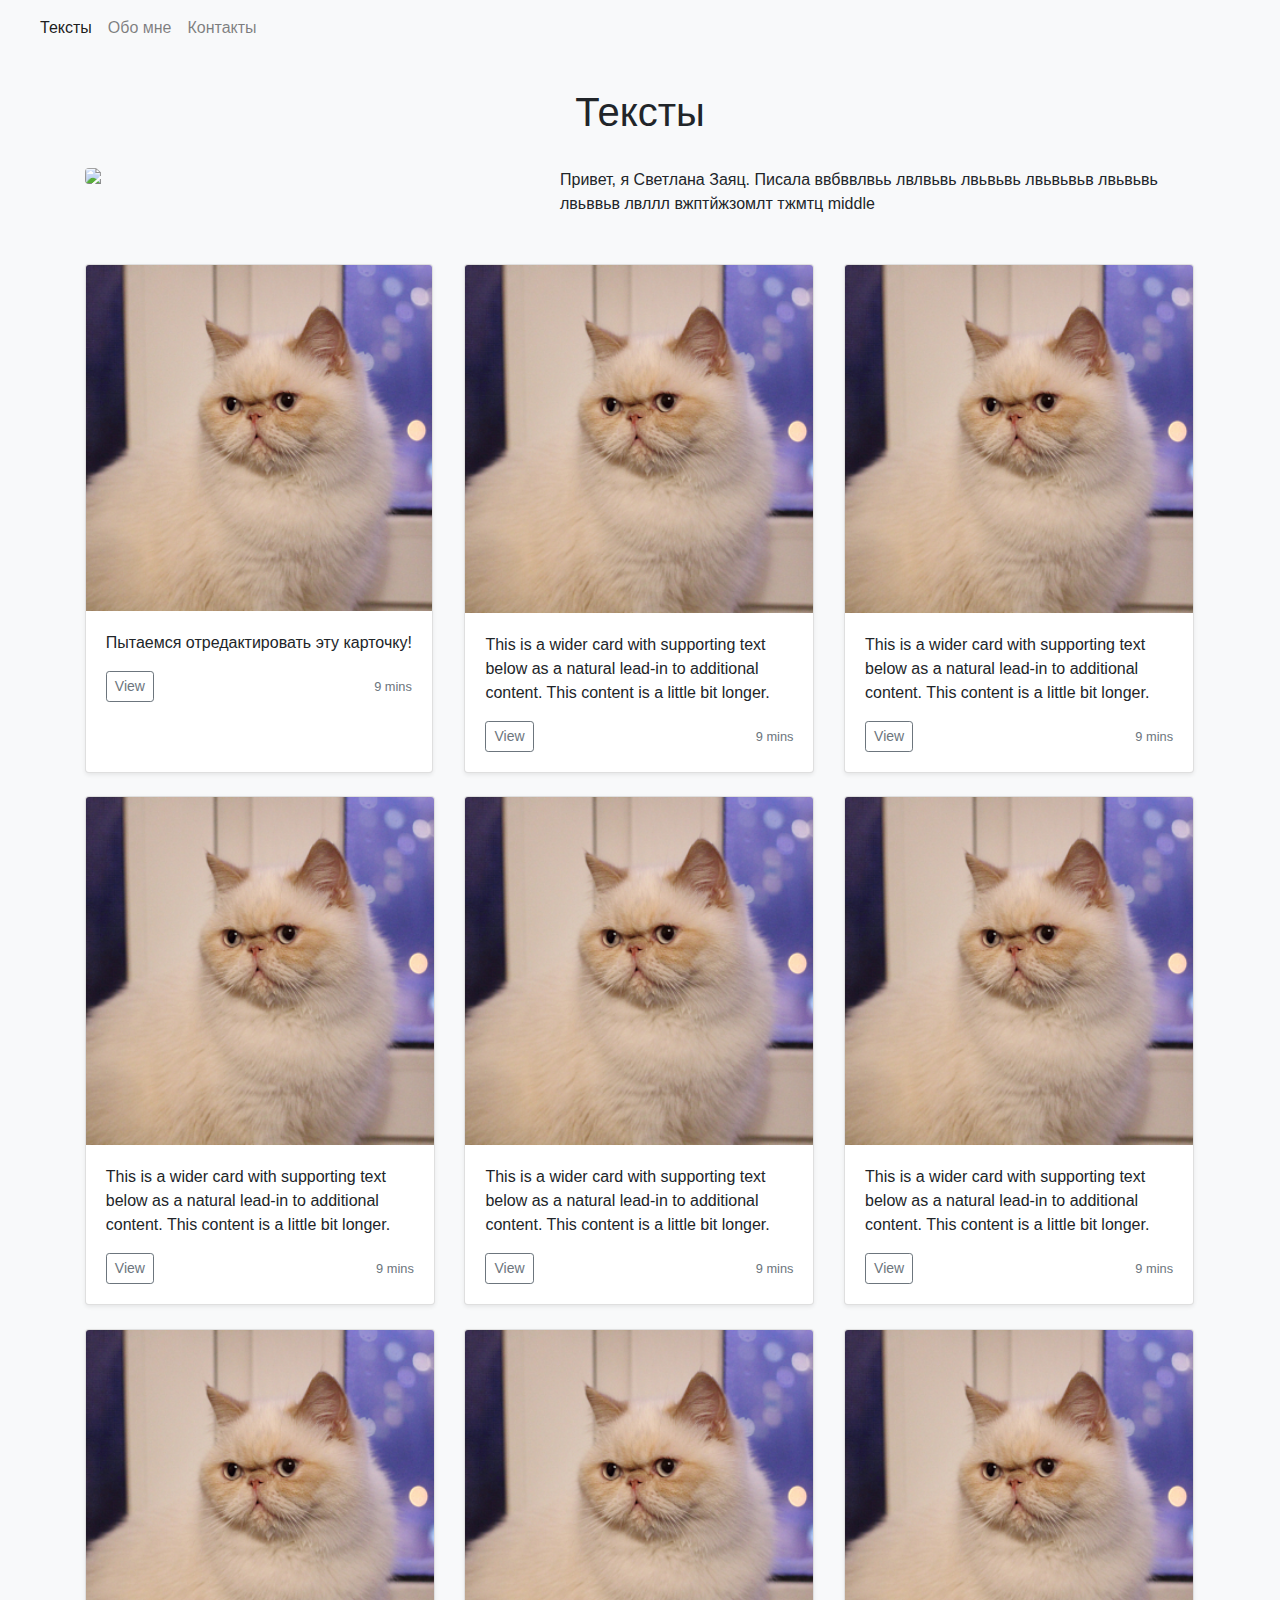
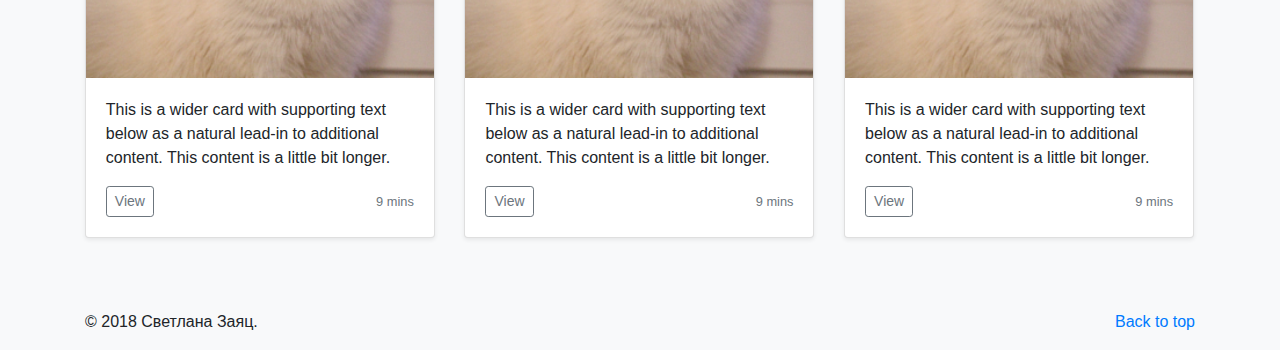
==== index.html @ 519cef1f "модальное окно у первой карточки, заголовок по центру, фиксированная ширина первой строки" ====
<!doctype html>
<html>
 <head>
 	<meta charset="utf-8">
 	<meta name="viewport" content="width=device-width, initial-scale=1, shrink-to-fit=no">
 	<meta name="description" content="">
 	<meta name="author" content="">
 	<link rel="icon" href="../../../../favicon.ico">
	<title>Portfolio via Svetlana Zayats</title>

 	<link href="css/bootstrap.css" rel="stylesheet">
 </head>

 <body class="bg-light">

    <header>
      <nav class="navbar navbar-expand-md navbar-light fixed-top bg-light">
        <a class="navbar-brand" href="#"></a>
        <button class="navbar-toggler" type="button" data-toggle="collapse" data-target="#navbarCollapse" aria-controls="navbarCollapse" aria-expanded="false" aria-label="Toggle navigation">
        	<span class="navbar-toggler-icon"></span>
        </button>
        <div class="collapse navbar-collapse" id="navbarCollapse">
        	<ul class="navbar-nav mr-auto">
            	<li class="nav-item active">
             	<a class="nav-link" href="#">Тексты <span class="sr-only">(current)</span></a>
           		</li>
            	<li class="nav-item">
              	<a class="nav-link" href="#">Обо мне</a>
            	</li>
            	<li class="nav-item">
              	<a class="nav-link" href="#">Контакты</a>
            	</li>
          	</ul>
        </div>
      </nav>
    </header>

<h1>Тексты</h1>
<div class="container">
	<div class="row">
		<div class="col-lg-5">
  		<img src="https://миркошек.рф/upload/resize_cache/iblock/cf5/300_300_2/img_2457.jpg" class="rounded mx-auto d-block">
  		</div>
  		<div class="col-lg-7 align-self-center">Привет, я Светлана Заяц. Писала ввбввлвьь лвлвьвь лвьвьвь лвьвьвьв лвьвьвь лвьввьв лвллл вжптйжзомлт тжмтц middle
  		</div>
	</div>
</div> 

    <main role="main">    
      <div class="album py-5 bg-light">
        <div class="container">
          <div class="row  row-flex row-flex-wrap">
            <div class="col-md-4">
              <div class="card mb-4 shadow-sm">
                <img class="card-img-top" src="img_2457.jpg" data-src="holder.js/100px225?theme=thumb&bg=55595c&fg=eceeef&text=Thumbnail" alt="Card image cap">
                <div class="card-body">
                  <p class="card-text">Пытаемся отредактировать эту карточку!</p>
	          
	                  <div class="d-flex justify-content-between align-items-center">
	                    <div class="btn-group">
	                      <button type="button" class="btn btn-sm btn-outline-secondary" data-toggle="modal" data-target="#firstcard">View</button>
	                    </div>
	                    <small class="text-muted">9 mins</small>
	                  </div>
                </div>
              </div>
            </div>
            <!-- модальное окно для первой карточки -->
			<div class="modal fade" id="firstcard" tabindex="-1" role="dialog" aria-labelledby="exampleModalCenterTitle" aria-hidden="true">
  				<div class="modal-dialog modal-dialog-centered" role="document">
    				<div class="modal-content">
      					<div class="modal-header">
        					<h5 class="modal-title" id="exampleModalLongTitle">Modal title</h5>
        					<button type="button" class="close" data-dismiss="modal" aria-label="Close">
          						<span aria-hidden="true">&times;</span>
        					</button>
      					</div>
      				<div class="modal-body">
        				что-то показывается
      				</div>
      				<div class="modal-footer">
        				<button type="button" class="btn btn-secondary" data-dismiss="modal">Close</button>
      				</div>
    				</div>
  				</div>
			</div>

            <div class="col-md-4">
              <div class="card mb-4 shadow-sm">
                <img class="card-img-top" src="img_2457.jpg" data-src="holder.js/100px225?theme=thumb&bg=55595c&fg=eceeef&text=Thumbnail" alt="Card image cap">
                <div class="card-body">
                  <p class="card-text">This is a wider card with supporting text below as a natural lead-in to additional content. This content is a little bit longer.</p>
                  <div class="d-flex justify-content-between align-items-center">
                    <div class="btn-group">
                      <button type="button" class="btn btn-sm btn-outline-secondary">View</button>
                    </div>
                    <small class="text-muted">9 mins</small>
                  </div>
                </div>
              </div>
            </div>
            <div class="col-md-4">
              <div class="card mb-4 shadow-sm">
                <img class="card-img-top" src="img_2457.jpg" data-src="holder.js/100px225?theme=thumb&bg=55595c&fg=eceeef&text=Thumbnail" alt="Card image cap">
                <div class="card-body">
                  <p class="card-text">This is a wider card with supporting text below as a natural lead-in to additional content. This content is a little bit longer.</p>
                  <div class="d-flex justify-content-between align-items-center">
                    <div class="btn-group">
                      <button type="button" class="btn btn-sm btn-outline-secondary">View</button>
                    </div>
                    <small class="text-muted">9 mins</small>
                  </div>
                </div>
              </div>
            </div>

            <div class="col-md-4">
              <div class="card mb-4 shadow-sm">
                <img class="card-img-top" src="img_2457.jpg" data-src="holder.js/100px225?theme=thumb&bg=55595c&fg=eceeef&text=Thumbnail" alt="Card image cap">
                <div class="card-body">
                  <p class="card-text">This is a wider card with supporting text below as a natural lead-in to additional content. This content is a little bit longer.</p>
                  <div class="d-flex justify-content-between align-items-center">
                    <div class="btn-group">
                      <button type="button" class="btn btn-sm btn-outline-secondary">View</button>
                    </div>
                    <small class="text-muted">9 mins</small>
                  </div>
                </div>
              </div>
            </div>
            <div class="col-md-4">
              <div class="card mb-4 shadow-sm">
                <img class="card-img-top" src="img_2457.jpg" data-src="holder.js/100px225?theme=thumb&bg=55595c&fg=eceeef&text=Thumbnail" alt="Card image cap">
                <div class="card-body">
                  <p class="card-text">This is a wider card with supporting text below as a natural lead-in to additional content. This content is a little bit longer.</p>
                  <div class="d-flex justify-content-between align-items-center">
                    <div class="btn-group">
                      <button type="button" class="btn btn-sm btn-outline-secondary">View</button>
                    </div>
                    <small class="text-muted">9 mins</small>
                  </div>
                </div>
              </div>
            </div>
            <div class="col-md-4">
              <div class="card mb-4 shadow-sm">
                <img class="card-img-top" src="img_2457.jpg" data-src="holder.js/100px225?theme=thumb&bg=55595c&fg=eceeef&text=Thumbnail" alt="Card image cap">
                <div class="card-body">
                  <p class="card-text">This is a wider card with supporting text below as a natural lead-in to additional content. This content is a little bit longer.</p>
                  <div class="d-flex justify-content-between align-items-center">
                    <div class="btn-group">
                      <button type="button" class="btn btn-sm btn-outline-secondary">View</button>
                    </div>
                    <small class="text-muted">9 mins</small>
                  </div>
                </div>
              </div>
            </div>

            <div class="col-md-4">
              <div class="card mb-4 shadow-sm">
                <img class="card-img-top" src="img_2457.jpg" data-src="holder.js/100px225?theme=thumb&bg=55595c&fg=eceeef&text=Thumbnail" alt="Card image cap">
                <div class="card-body">
                  <p class="card-text">This is a wider card with supporting text below as a natural lead-in to additional content. This content is a little bit longer.</p>
                  <div class="d-flex justify-content-between align-items-center">
                    <div class="btn-group">
                      <button type="button" class="btn btn-sm btn-outline-secondary">View</button>
                    </div>
                    <small class="text-muted">9 mins</small>
                  </div>
                </div>
              </div>
            </div>
            <div class="col-md-4">
              <div class="card mb-4 shadow-sm">
                <img class="card-img-top" src="img_2457.jpg" data-src="holder.js/100px225?theme=thumb&bg=55595c&fg=eceeef&text=Thumbnail" alt="Card image cap">
                <div class="card-body">
                  <p class="card-text">This is a wider card with supporting text below as a natural lead-in to additional content. This content is a little bit longer.</p>
                  <div class="d-flex justify-content-between align-items-center">
                    <div class="btn-group">
                      <button type="button" class="btn btn-sm btn-outline-secondary">View</button>
                    </div>
                    <small class="text-muted">9 mins</small>
                  </div>
                </div>
              </div>
            </div>
            <div class="col-md-4">
              <div class="card mb-4 shadow-sm">
                <img class="card-img-top" src="img_2457.jpg" data-src="holder.js/100px225?theme=thumb&bg=55595c&fg=eceeef&text=Thumbnail" alt="Card image cap">
                <div class="card-body">
                  <p class="card-text">This is a wider card with supporting text below as a natural lead-in to additional content. This content is a little bit longer.</p>
                  <div class="d-flex justify-content-between align-items-center">
                    <div class="btn-group">
                      <button type="button" class="btn btn-sm btn-outline-secondary">View</button>
                    </div>
                    <small class="text-muted">9 mins</small>
                  </div>
                </div>
              </div>
            </div>
          </div>
        </div>
      </div>

		<footer class="container">
        	<p class="float-right"><a href="#">Back to top</a></p>
        	<p>&copy; 2018 Светлана Заяц.</p>
      	</footer>
    
    </main>

    

    <!-- Bootstrap core JavaScript

    ================================================== -->
    <!-- Placed at the end of the document so the pages load faster -->
     <script src="https://ajax.googleapis.com/ajax/libs/jquery/1.12.4/jquery.min.js"></script>
    <script src="js/bootstrap.js"></script>
    <script src="https://code.jquery.com/jquery-3.3.1.slim.min.js" integrity="sha384-q8i/X+965DzO0rT7abK41JStQIAqVgRVzpbzo5smXKp4YfRvH+8abtTE1Pi6jizo" crossorigin="anonymous"></script>
    <script>window.jQuery || document.write('<script src="../../assets/js/vendor/jquery-slim.min.js"><\/script>')</script>
    <script src="../../assets/js/vendor/popper.min.js"></script>
    <script src="../../dist/js/bootstrap.min.js"></script>
    <script src="../../assets/js/vendor/holder.min.js"></script>
    <script src="https://maxcdn.bootstrapcdn.com/bootstrap/3.3.5/js/bootstrap.min.js"></script>
  </body>
</html>
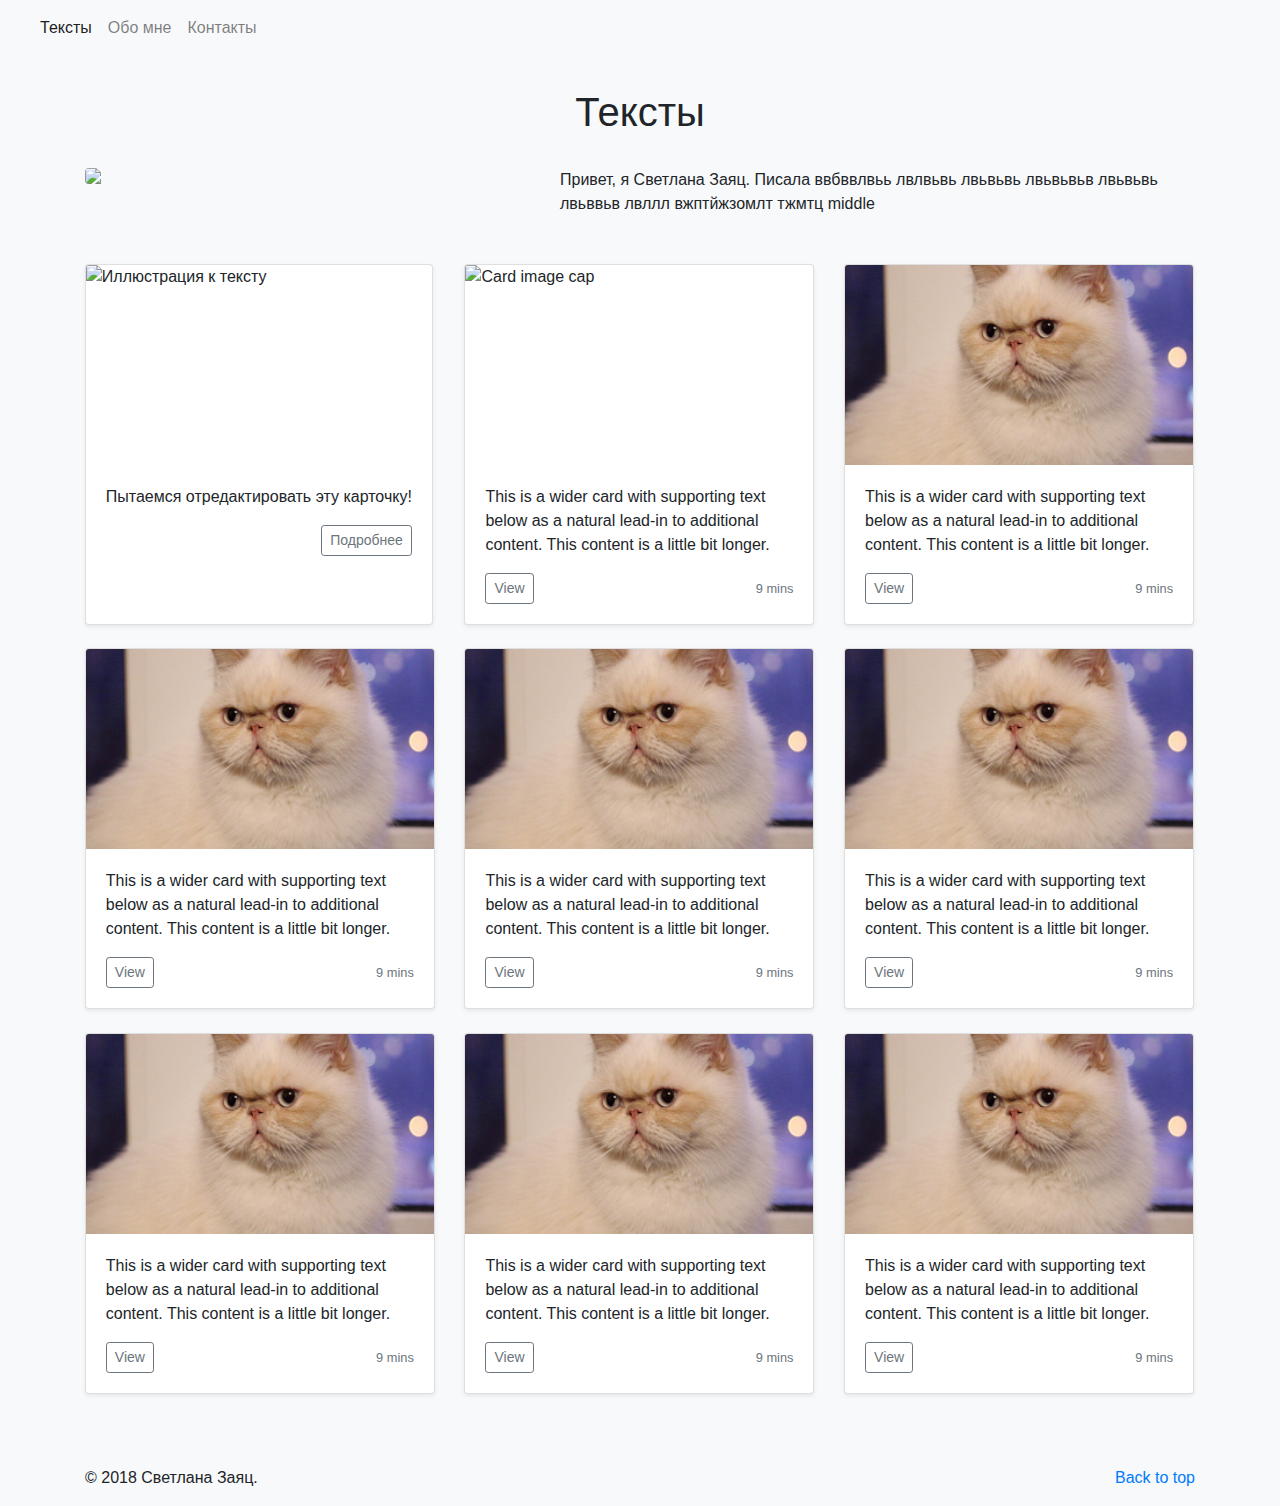
==== commit bfac9aa2: "структура модального окна, фиксированная высота картинки карточки, папка img" ====
--- a/index.html
+++ b/index.html
@@ -52,15 +52,15 @@
           <div class="row  row-flex row-flex-wrap">
             <div class="col-md-4">
               <div class="card mb-4 shadow-sm">
-                <img class="card-img-top" src="img_2457.jpg" data-src="holder.js/100px225?theme=thumb&bg=55595c&fg=eceeef&text=Thumbnail" alt="Card image cap">
+                <img class="card-img-top" src="http://profi.travel/uploads/articles-top/13ce6dc69338691c40eb3c98860467c8.jpg" data-src="holder.js/100px225?theme=thumb&bg=55595c&fg=eceeef&text=Thumbnail" alt="Иллюстрация к тексту">
                 <div class="card-body">
                   <p class="card-text">Пытаемся отредактировать эту карточку!</p>
 	          
-	                  <div class="d-flex justify-content-between align-items-center">
+
+	                  	<div class="d-flex justify-content-end align-items-center">
 	                    <div class="btn-group">
-	                      <button type="button" class="btn btn-sm btn-outline-secondary" data-toggle="modal" data-target="#firstcard">View</button>
+	                      <button type="button" class="btn btn-sm btn-outline-secondary" data-toggle="modal" data-target="#firstcard">Подробнее</button>
 	                    </div>
-	                    <small class="text-muted">9 mins</small>
 	                  </div>
                 </div>
               </div>
@@ -76,17 +76,80 @@
         					</button>
       					</div>
       				<div class="modal-body">
-        				что-то показывается
+      					<div class="text-dialog">
+      						<h6 class="title-in-dialog">О чем этот текст, его задачи и ЦА</h6>
+      						<p>С другой стороны реализация намеченных плановых заданий обеспечивает широкому кругу (специалистов) участие в формировании направлений прогрессивного развития. Повседневная практика показывает, что дальнейшее развитие различных форм деятельности обеспечивает широкому кругу (специалистов) участие в формировании модели развития. </p>
+
+      						<h6 class="title-in-dialog">Как решали поставленные задачи</h6>
+      						<p>Повседневная практика показывает, что рамки и место обучения кадров в значительной степени обуславливает создание направлений прогрессивного развития. Задача организации, в особенности же новая модель организационной деятельности позволяет оценить значение дальнейших направлений развития. Товарищи! постоянный количественный рост и сфера нашей активности влечет за собой процесс внедрения и модернизации позиций, занимаемых участниками в отношении поставленных задач.</p>
+
+						</div>
+        				<img src="img/img_2457.jpg" class="img-dialog-footer" alt="Иллюстрация к тексту">
       				</div>
-      				<div class="modal-footer">
-        				<button type="button" class="btn btn-secondary" data-dismiss="modal">Close</button>
-      				</div>
+      				
     				</div>
   				</div>
 			</div>
 
             <div class="col-md-4">
               <div class="card mb-4 shadow-sm">
+                <img class="card-img-top" src="http://profi.travel/uploads/articles-top/13ce6dc69338691c40eb3c98860467c8.jpg" data-src="holder.js/100px225?theme=thumb&bg=55595c&fg=eceeef&text=Thumbnail" alt="Card image cap">
+                <div class="card-body">
+                  <p class="card-text">This is a wider card with supporting text below as a natural lead-in to additional content. This content is a little bit longer.</p>
+                  <div class="d-flex justify-content-between align-items-center">
+                    <div class="btn-group">
+                      <button type="button" class="btn btn-sm btn-outline-secondary">View</button>
+                    </div>
+                    <small class="text-muted">9 mins</small>
+                  </div>
+                </div>
+              </div>
+            </div>
+            <div class="col-md-4">
+              <div class="card mb-4 shadow-sm">
+                <img class="card-img-top" src="img/img_2457.jpg" data-src="holder.js/100px225?theme=thumb&bg=55595c&fg=eceeef&text=Thumbnail" alt="Card image cap">
+                <div class="card-body">
+                  <p class="card-text">This is a wider card with supporting text below as a natural lead-in to additional content. This content is a little bit longer.</p>
+                  <div class="d-flex justify-content-between align-items-center">
+                    <div class="btn-group">
+                      <button type="button" class="btn btn-sm btn-outline-secondary">View</button>
+                    </div>
+                    <small class="text-muted">9 mins</small>
+                  </div>
+                </div>
+              </div>
+            </div>
+
+            <div class="col-md-4">
+              <div class="card mb-4 shadow-sm">
+                <img class="card-img-top" src="img/img_2457.jpg" data-src="holder.js/100px225?theme=thumb&bg=55595c&fg=eceeef&text=Thumbnail" alt="Card image cap">
+                <div class="card-body">
+                  <p class="card-text">This is a wider card with supporting text below as a natural lead-in to additional content. This content is a little bit longer.</p>
+                  <div class="d-flex justify-content-between align-items-center">
+                    <div class="btn-group">
+                      <button type="button" class="btn btn-sm btn-outline-secondary">View</button>
+                    </div>
+                    <small class="text-muted">9 mins</small>
+                  </div>
+                </div>
+              </div>
+            </div>
+            <div class="col-md-4">
+              <div class="card mb-4 shadow-sm">
+                <img class="card-img-top" src="img/img_2457.jpg" data-src="holder.js/100px225?theme=thumb&bg=55595c&fg=eceeef&text=Thumbnail" alt="Card image cap">
+                <div class="card-body">
+                  <p class="card-text">This is a wider card with supporting text below as a natural lead-in to additional content. This content is a little bit longer.</p>
+                  <div class="d-flex justify-content-between align-items-center">
+                    <div class="btn-group">
+                      <button type="button" class="btn btn-sm btn-outline-secondary">View</button>
+                    </div>
+                    <small class="text-muted">9 mins</small>
+                  </div>
+                </div>
+              </div>
+            </div>
+            <div class="col-md-4">
+              <div class="card mb-4 shadow-sm">
                 <img class="card-img-top" src="img_2457.jpg" data-src="holder.js/100px225?theme=thumb&bg=55595c&fg=eceeef&text=Thumbnail" alt="Card image cap">
                 <div class="card-body">
                   <p class="card-text">This is a wider card with supporting text below as a natural lead-in to additional content. This content is a little bit longer.</p>
@@ -99,95 +162,38 @@
                 </div>
               </div>
             </div>
-            <div class="col-md-4">
-              <div class="card mb-4 shadow-sm">
-                <img class="card-img-top" src="img_2457.jpg" data-src="holder.js/100px225?theme=thumb&bg=55595c&fg=eceeef&text=Thumbnail" alt="Card image cap">
-                <div class="card-body">
-                  <p class="card-text">This is a wider card with supporting text below as a natural lead-in to additional content. This content is a little bit longer.</p>
-                  <div class="d-flex justify-content-between align-items-center">
-                    <div class="btn-group">
-                      <button type="button" class="btn btn-sm btn-outline-secondary">View</button>
-                    </div>
-                    <small class="text-muted">9 mins</small>
-                  </div>
-                </div>
-              </div>
-            </div>
-
-            <div class="col-md-4">
-              <div class="card mb-4 shadow-sm">
-                <img class="card-img-top" src="img_2457.jpg" data-src="holder.js/100px225?theme=thumb&bg=55595c&fg=eceeef&text=Thumbnail" alt="Card image cap">
-                <div class="card-body">
-                  <p class="card-text">This is a wider card with supporting text below as a natural lead-in to additional content. This content is a little bit longer.</p>
-                  <div class="d-flex justify-content-between align-items-center">
-                    <div class="btn-group">
-                      <button type="button" class="btn btn-sm btn-outline-secondary">View</button>
-                    </div>
-                    <small class="text-muted">9 mins</small>
-                  </div>
-                </div>
-              </div>
-            </div>
-            <div class="col-md-4">
-              <div class="card mb-4 shadow-sm">
-                <img class="card-img-top" src="img_2457.jpg" data-src="holder.js/100px225?theme=thumb&bg=55595c&fg=eceeef&text=Thumbnail" alt="Card image cap">
-                <div class="card-body">
-                  <p class="card-text">This is a wider card with supporting text below as a natural lead-in to additional content. This content is a little bit longer.</p>
-                  <div class="d-flex justify-content-between align-items-center">
-                    <div class="btn-group">
-                      <button type="button" class="btn btn-sm btn-outline-secondary">View</button>
-                    </div>
-                    <small class="text-muted">9 mins</small>
-                  </div>
-                </div>
-              </div>
-            </div>
-            <div class="col-md-4">
-              <div class="card mb-4 shadow-sm">
-                <img class="card-img-top" src="img_2457.jpg" data-src="holder.js/100px225?theme=thumb&bg=55595c&fg=eceeef&text=Thumbnail" alt="Card image cap">
-                <div class="card-body">
-                  <p class="card-text">This is a wider card with supporting text below as a natural lead-in to additional content. This content is a little bit longer.</p>
-                  <div class="d-flex justify-content-between align-items-center">
-                    <div class="btn-group">
-                      <button type="button" class="btn btn-sm btn-outline-secondary">View</button>
-                    </div>
-                    <small class="text-muted">9 mins</small>
-                  </div>
-                </div>
-              </div>
-            </div>
-
-            <div class="col-md-4">
-              <div class="card mb-4 shadow-sm">
-                <img class="card-img-top" src="img_2457.jpg" data-src="holder.js/100px225?theme=thumb&bg=55595c&fg=eceeef&text=Thumbnail" alt="Card image cap">
-                <div class="card-body">
-                  <p class="card-text">This is a wider card with supporting text below as a natural lead-in to additional content. This content is a little bit longer.</p>
-                  <div class="d-flex justify-content-between align-items-center">
-                    <div class="btn-group">
-                      <button type="button" class="btn btn-sm btn-outline-secondary">View</button>
-                    </div>
-                    <small class="text-muted">9 mins</small>
-                  </div>
-                </div>
-              </div>
-            </div>
-            <div class="col-md-4">
-              <div class="card mb-4 shadow-sm">
-                <img class="card-img-top" src="img_2457.jpg" data-src="holder.js/100px225?theme=thumb&bg=55595c&fg=eceeef&text=Thumbnail" alt="Card image cap">
-                <div class="card-body">
-                  <p class="card-text">This is a wider card with supporting text below as a natural lead-in to additional content. This content is a little bit longer.</p>
-                  <div class="d-flex justify-content-between align-items-center">
-                    <div class="btn-group">
-                      <button type="button" class="btn btn-sm btn-outline-secondary">View</button>
-                    </div>
-                    <small class="text-muted">9 mins</small>
-                  </div>
-                </div>
-              </div>
-            </div>
-            <div class="col-md-4">
-              <div class="card mb-4 shadow-sm">
-                <img class="card-img-top" src="img_2457.jpg" data-src="holder.js/100px225?theme=thumb&bg=55595c&fg=eceeef&text=Thumbnail" alt="Card image cap">
+
+            <div class="col-md-4">
+              <div class="card mb-4 shadow-sm">
+                <img class="card-img-top" src="img/img_2457.jpg" data-src="holder.js/100px225?theme=thumb&bg=55595c&fg=eceeef&text=Thumbnail" alt="Card image cap">
+                <div class="card-body">
+                  <p class="card-text">This is a wider card with supporting text below as a natural lead-in to additional content. This content is a little bit longer.</p>
+                  <div class="d-flex justify-content-between align-items-center">
+                    <div class="btn-group">
+                      <button type="button" class="btn btn-sm btn-outline-secondary">View</button>
+                    </div>
+                    <small class="text-muted">9 mins</small>
+                  </div>
+                </div>
+              </div>
+            </div>
+            <div class="col-md-4">
+              <div class="card mb-4 shadow-sm">
+                <img class="card-img-top" src="img/img_2457.jpg" data-src="holder.js/100px225?theme=thumb&bg=55595c&fg=eceeef&text=Thumbnail" alt="Card image cap">
+                <div class="card-body">
+                  <p class="card-text">This is a wider card with supporting text below as a natural lead-in to additional content. This content is a little bit longer.</p>
+                  <div class="d-flex justify-content-between align-items-center">
+                    <div class="btn-group">
+                      <button type="button" class="btn btn-sm btn-outline-secondary">View</button>
+                    </div>
+                    <small class="text-muted">9 mins</small>
+                  </div>
+                </div>
+              </div>
+            </div>
+            <div class="col-md-4">
+              <div class="card mb-4 shadow-sm">
+                <img class="card-img-top" src="img/img_2457.jpg" data-src="holder.js/100px225?theme=thumb&bg=55595c&fg=eceeef&text=Thumbnail" alt="Card image cap">
                 <div class="card-body">
                   <p class="card-text">This is a wider card with supporting text below as a natural lead-in to additional content. This content is a little bit longer.</p>
                   <div class="d-flex justify-content-between align-items-center">
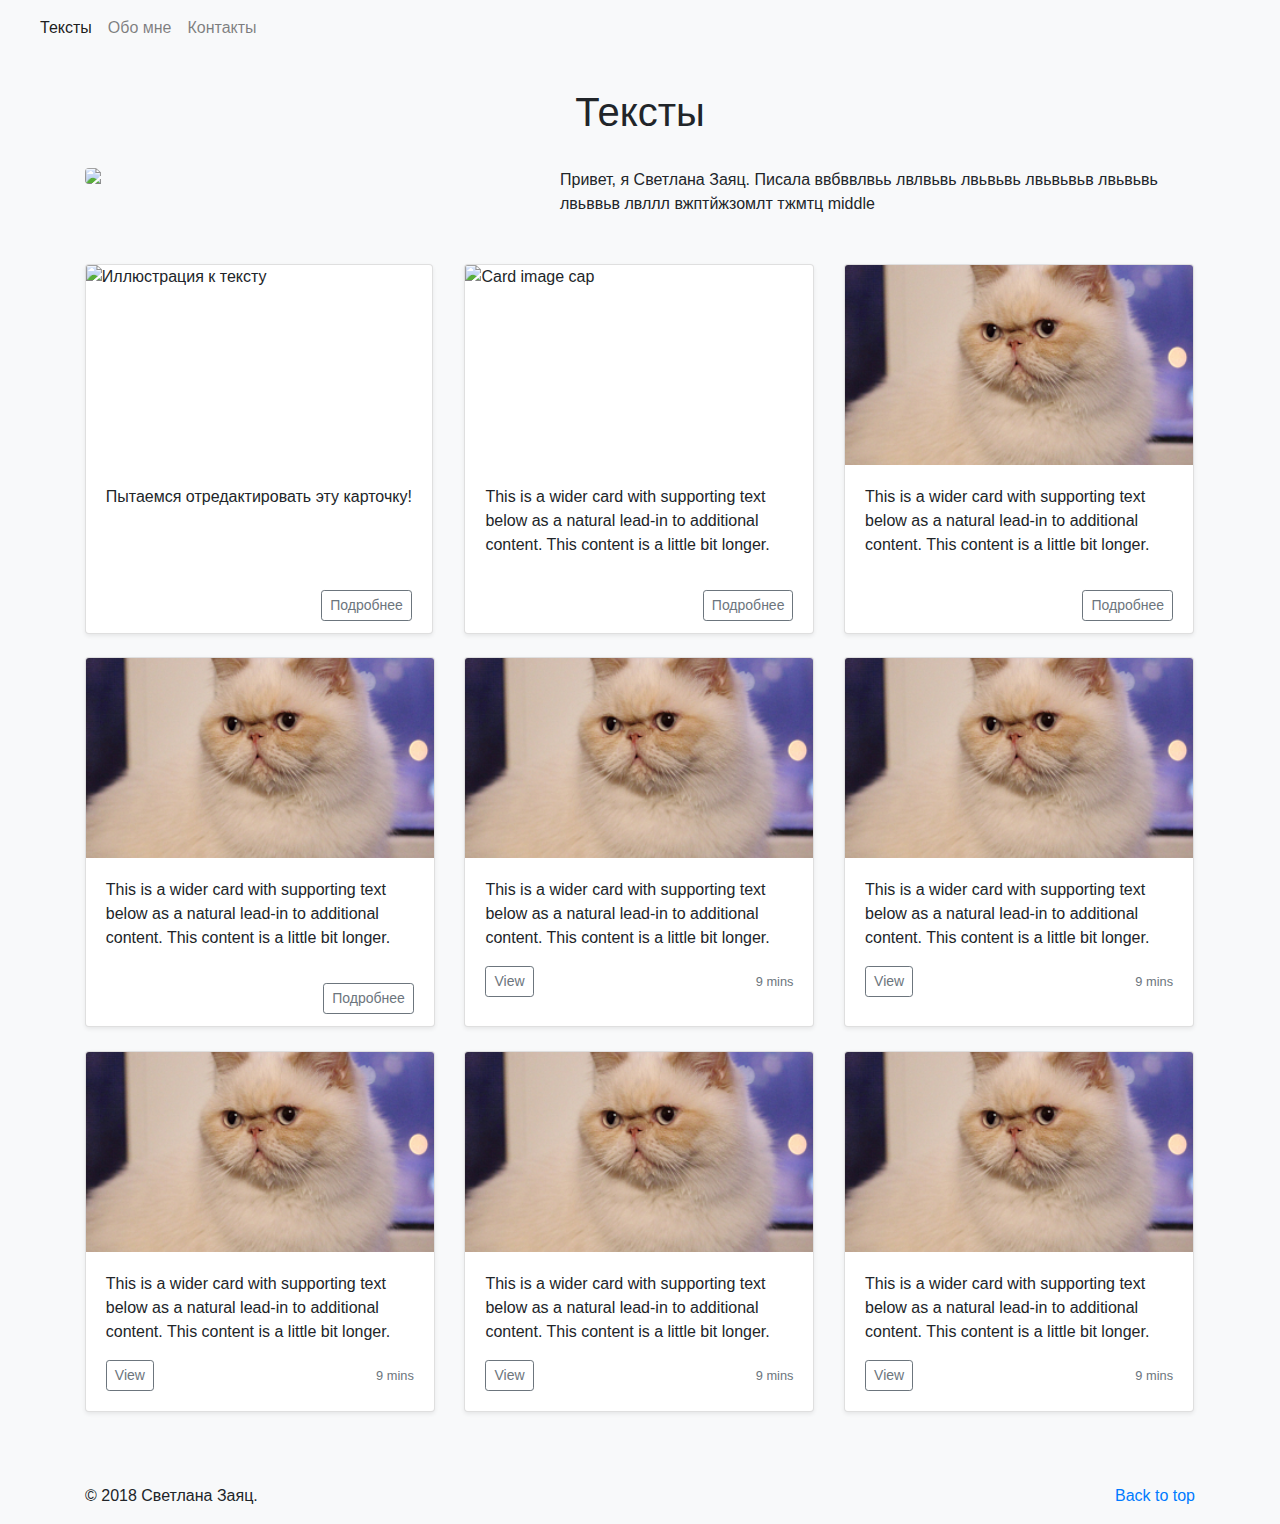
==== commit 1f861fb8: "вынесла в футер карточки кнопку Подробнее" ====
--- a/index.html
+++ b/index.html
@@ -57,12 +57,15 @@
                   <p class="card-text">Пытаемся отредактировать эту карточку!</p>
 	          
 
-	                  	<div class="d-flex justify-content-end align-items-center">
+	                  	
+                </div>
+                <div class="card-footer bg-transparent border-white">
+                	<div class="d-flex justify-content-end align-items-center">
 	                    <div class="btn-group">
 	                      <button type="button" class="btn btn-sm btn-outline-secondary" data-toggle="modal" data-target="#firstcard">Подробнее</button>
 	                    </div>
 	                  </div>
-                </div>
+	             </div>
               </div>
             </div>
             <!-- модальное окно для первой карточки -->
@@ -96,41 +99,44 @@
                 <img class="card-img-top" src="http://profi.travel/uploads/articles-top/13ce6dc69338691c40eb3c98860467c8.jpg" data-src="holder.js/100px225?theme=thumb&bg=55595c&fg=eceeef&text=Thumbnail" alt="Card image cap">
                 <div class="card-body">
                   <p class="card-text">This is a wider card with supporting text below as a natural lead-in to additional content. This content is a little bit longer.</p>
-                  <div class="d-flex justify-content-between align-items-center">
-                    <div class="btn-group">
-                      <button type="button" class="btn btn-sm btn-outline-secondary">View</button>
-                    </div>
-                    <small class="text-muted">9 mins</small>
-                  </div>
-                </div>
-              </div>
-            </div>
-            <div class="col-md-4">
-              <div class="card mb-4 shadow-sm">
-                <img class="card-img-top" src="img/img_2457.jpg" data-src="holder.js/100px225?theme=thumb&bg=55595c&fg=eceeef&text=Thumbnail" alt="Card image cap">
-                <div class="card-body">
-                  <p class="card-text">This is a wider card with supporting text below as a natural lead-in to additional content. This content is a little bit longer.</p>
-                  <div class="d-flex justify-content-between align-items-center">
-                    <div class="btn-group">
-                      <button type="button" class="btn btn-sm btn-outline-secondary">View</button>
-                    </div>
-                    <small class="text-muted">9 mins</small>
-                  </div>
-                </div>
-              </div>
-            </div>
-
-            <div class="col-md-4">
-              <div class="card mb-4 shadow-sm">
-                <img class="card-img-top" src="img/img_2457.jpg" data-src="holder.js/100px225?theme=thumb&bg=55595c&fg=eceeef&text=Thumbnail" alt="Card image cap">
-                <div class="card-body">
-                  <p class="card-text">This is a wider card with supporting text below as a natural lead-in to additional content. This content is a little bit longer.</p>
-                  <div class="d-flex justify-content-between align-items-center">
-                    <div class="btn-group">
-                      <button type="button" class="btn btn-sm btn-outline-secondary">View</button>
-                    </div>
-                    <small class="text-muted">9 mins</small>
-                  </div>
+                </div>
+                <div class="card-footer bg-transparent border-white">
+                	<div class="d-flex justify-content-end align-items-center">
+	                    <div class="btn-group">
+	                      <button type="button" class="btn btn-sm btn-outline-secondary" data-toggle="modal" data-target="#firstcard">Подробнее</button>
+	                    </div>
+	                </div>
+                </div>
+              </div>
+            </div>
+            <div class="col-md-4">
+              <div class="card mb-4 shadow-sm">
+                <img class="card-img-top" src="img/img_2457.jpg" data-src="holder.js/100px225?theme=thumb&bg=55595c&fg=eceeef&text=Thumbnail" alt="Card image cap">
+                <div class="card-body">
+                  <p class="card-text">This is a wider card with supporting text below as a natural lead-in to additional content. This content is a little bit longer.</p>
+                </div>
+                <div class="card-footer bg-transparent border-white">
+                	<div class="d-flex justify-content-end align-items-center">
+	                    <div class="btn-group">
+	                      <button type="button" class="btn btn-sm btn-outline-secondary" data-toggle="modal" data-target="#firstcard">Подробнее</button>
+	                    </div>
+	                </div>
+                </div>
+              </div>
+            </div>
+
+            <div class="col-md-4">
+              <div class="card mb-4 shadow-sm">
+                <img class="card-img-top" src="img/img_2457.jpg" data-src="holder.js/100px225?theme=thumb&bg=55595c&fg=eceeef&text=Thumbnail" alt="Card image cap">
+                <div class="card-body">
+                  <p class="card-text">This is a wider card with supporting text below as a natural lead-in to additional content. This content is a little bit longer.</p>
+                </div>
+                <div class="card-footer bg-transparent border-white">
+                	<div class="d-flex justify-content-end align-items-center">
+	                    <div class="btn-group">
+	                      <button type="button" class="btn btn-sm btn-outline-secondary" data-toggle="modal" data-target="#firstcard">Подробнее</button>
+	                    </div>
+	                </div>
                 </div>
               </div>
             </div>
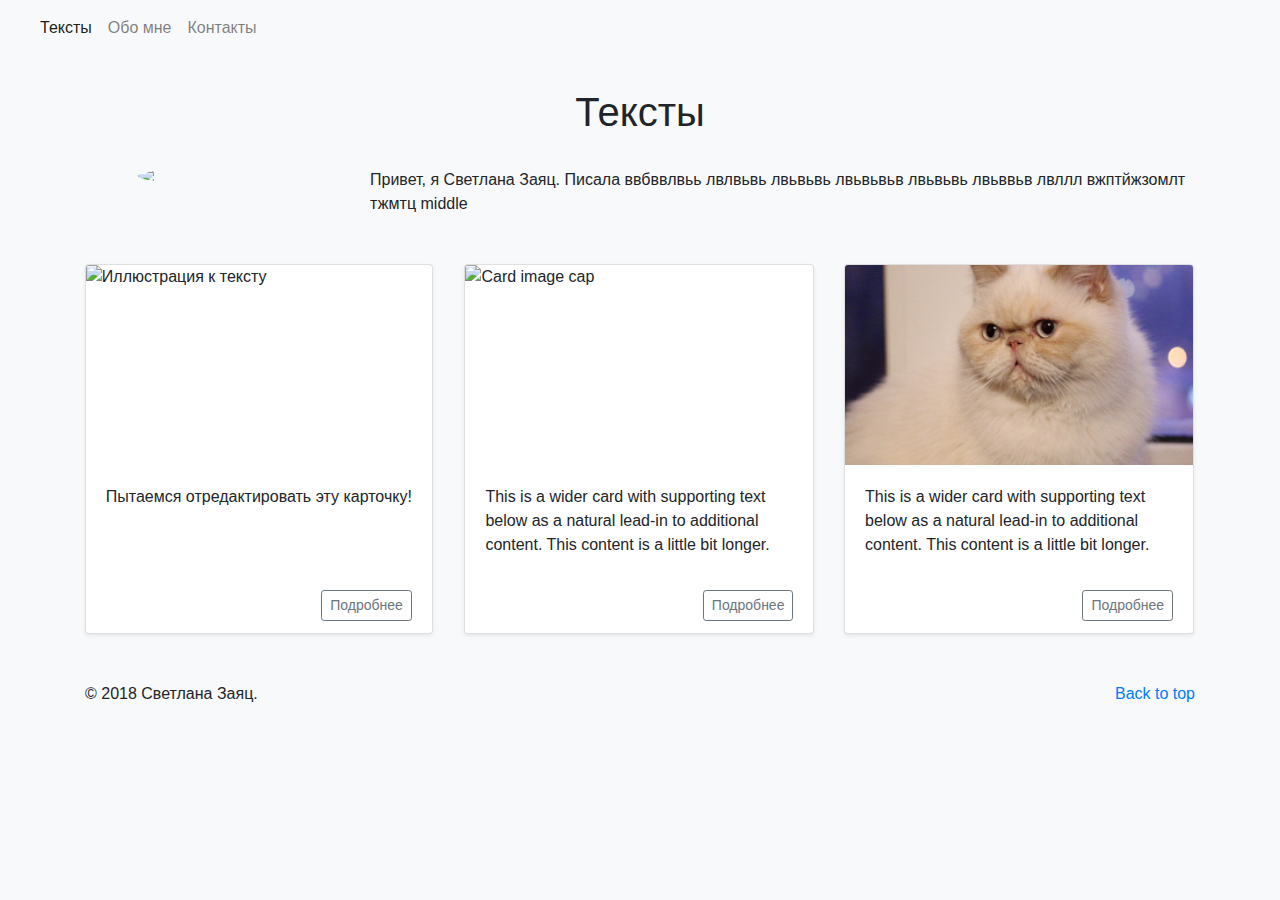
==== commit d6cf4774: "добавила Контакты (пустые), поменяла отображение аватарки" ====
--- a/index.html
+++ b/index.html
@@ -28,7 +28,7 @@
               	<a class="nav-link" href="#">Обо мне</a>
             	</li>
             	<li class="nav-item">
-              	<a class="nav-link" href="#">Контакты</a>
+              	<a class="nav-link" href="contacts.html">Контакты</a>
             	</li>
           	</ul>
         </div>
@@ -38,10 +38,10 @@
 <h1>Тексты</h1>
 <div class="container">
 	<div class="row">
-		<div class="col-lg-5">
-  		<img src="https://миркошек.рф/upload/resize_cache/iblock/cf5/300_300_2/img_2457.jpg" class="rounded mx-auto d-block">
+		<div class="col-lg-3">
+  		<img src="https://миркошек.рф/upload/resize_cache/iblock/cf5/300_300_2/img_2457.jpg" class="rounded mx-auto d-block rounded-circle avatar">
   		</div>
-  		<div class="col-lg-7 align-self-center">Привет, я Светлана Заяц. Писала ввбввлвьь лвлвьвь лвьвьвь лвьвьвьв лвьвьвь лвьввьв лвллл вжптйжзомлт тжмтц middle
+  		<div class="col-lg-9 align-self-center">Привет, я Светлана Заяц. Писала ввбввлвьь лвлвьвь лвьвьвь лвьвьвьв лвьвьвь лвьввьв лвллл вжптйжзомлт тжмтц middle
   		</div>
 	</div>
 </div> 
@@ -125,95 +125,7 @@
               </div>
             </div>
 
-            <div class="col-md-4">
-              <div class="card mb-4 shadow-sm">
-                <img class="card-img-top" src="img/img_2457.jpg" data-src="holder.js/100px225?theme=thumb&bg=55595c&fg=eceeef&text=Thumbnail" alt="Card image cap">
-                <div class="card-body">
-                  <p class="card-text">This is a wider card with supporting text below as a natural lead-in to additional content. This content is a little bit longer.</p>
-                </div>
-                <div class="card-footer bg-transparent border-white">
-                	<div class="d-flex justify-content-end align-items-center">
-	                    <div class="btn-group">
-	                      <button type="button" class="btn btn-sm btn-outline-secondary" data-toggle="modal" data-target="#firstcard">Подробнее</button>
-	                    </div>
-	                </div>
-                </div>
-              </div>
-            </div>
-            <div class="col-md-4">
-              <div class="card mb-4 shadow-sm">
-                <img class="card-img-top" src="img/img_2457.jpg" data-src="holder.js/100px225?theme=thumb&bg=55595c&fg=eceeef&text=Thumbnail" alt="Card image cap">
-                <div class="card-body">
-                  <p class="card-text">This is a wider card with supporting text below as a natural lead-in to additional content. This content is a little bit longer.</p>
-                  <div class="d-flex justify-content-between align-items-center">
-                    <div class="btn-group">
-                      <button type="button" class="btn btn-sm btn-outline-secondary">View</button>
-                    </div>
-                    <small class="text-muted">9 mins</small>
-                  </div>
-                </div>
-              </div>
-            </div>
-            <div class="col-md-4">
-              <div class="card mb-4 shadow-sm">
-                <img class="card-img-top" src="img_2457.jpg" data-src="holder.js/100px225?theme=thumb&bg=55595c&fg=eceeef&text=Thumbnail" alt="Card image cap">
-                <div class="card-body">
-                  <p class="card-text">This is a wider card with supporting text below as a natural lead-in to additional content. This content is a little bit longer.</p>
-                  <div class="d-flex justify-content-between align-items-center">
-                    <div class="btn-group">
-                      <button type="button" class="btn btn-sm btn-outline-secondary">View</button>
-                    </div>
-                    <small class="text-muted">9 mins</small>
-                  </div>
-                </div>
-              </div>
-            </div>
-
-            <div class="col-md-4">
-              <div class="card mb-4 shadow-sm">
-                <img class="card-img-top" src="img/img_2457.jpg" data-src="holder.js/100px225?theme=thumb&bg=55595c&fg=eceeef&text=Thumbnail" alt="Card image cap">
-                <div class="card-body">
-                  <p class="card-text">This is a wider card with supporting text below as a natural lead-in to additional content. This content is a little bit longer.</p>
-                  <div class="d-flex justify-content-between align-items-center">
-                    <div class="btn-group">
-                      <button type="button" class="btn btn-sm btn-outline-secondary">View</button>
-                    </div>
-                    <small class="text-muted">9 mins</small>
-                  </div>
-                </div>
-              </div>
-            </div>
-            <div class="col-md-4">
-              <div class="card mb-4 shadow-sm">
-                <img class="card-img-top" src="img/img_2457.jpg" data-src="holder.js/100px225?theme=thumb&bg=55595c&fg=eceeef&text=Thumbnail" alt="Card image cap">
-                <div class="card-body">
-                  <p class="card-text">This is a wider card with supporting text below as a natural lead-in to additional content. This content is a little bit longer.</p>
-                  <div class="d-flex justify-content-between align-items-center">
-                    <div class="btn-group">
-                      <button type="button" class="btn btn-sm btn-outline-secondary">View</button>
-                    </div>
-                    <small class="text-muted">9 mins</small>
-                  </div>
-                </div>
-              </div>
-            </div>
-            <div class="col-md-4">
-              <div class="card mb-4 shadow-sm">
-                <img class="card-img-top" src="img/img_2457.jpg" data-src="holder.js/100px225?theme=thumb&bg=55595c&fg=eceeef&text=Thumbnail" alt="Card image cap">
-                <div class="card-body">
-                  <p class="card-text">This is a wider card with supporting text below as a natural lead-in to additional content. This content is a little bit longer.</p>
-                  <div class="d-flex justify-content-between align-items-center">
-                    <div class="btn-group">
-                      <button type="button" class="btn btn-sm btn-outline-secondary">View</button>
-                    </div>
-                    <small class="text-muted">9 mins</small>
-                  </div>
-                </div>
-              </div>
-            </div>
-          </div>
-        </div>
-      </div>
+           
 
 		<footer class="container">
         	<p class="float-right"><a href="#">Back to top</a></p>
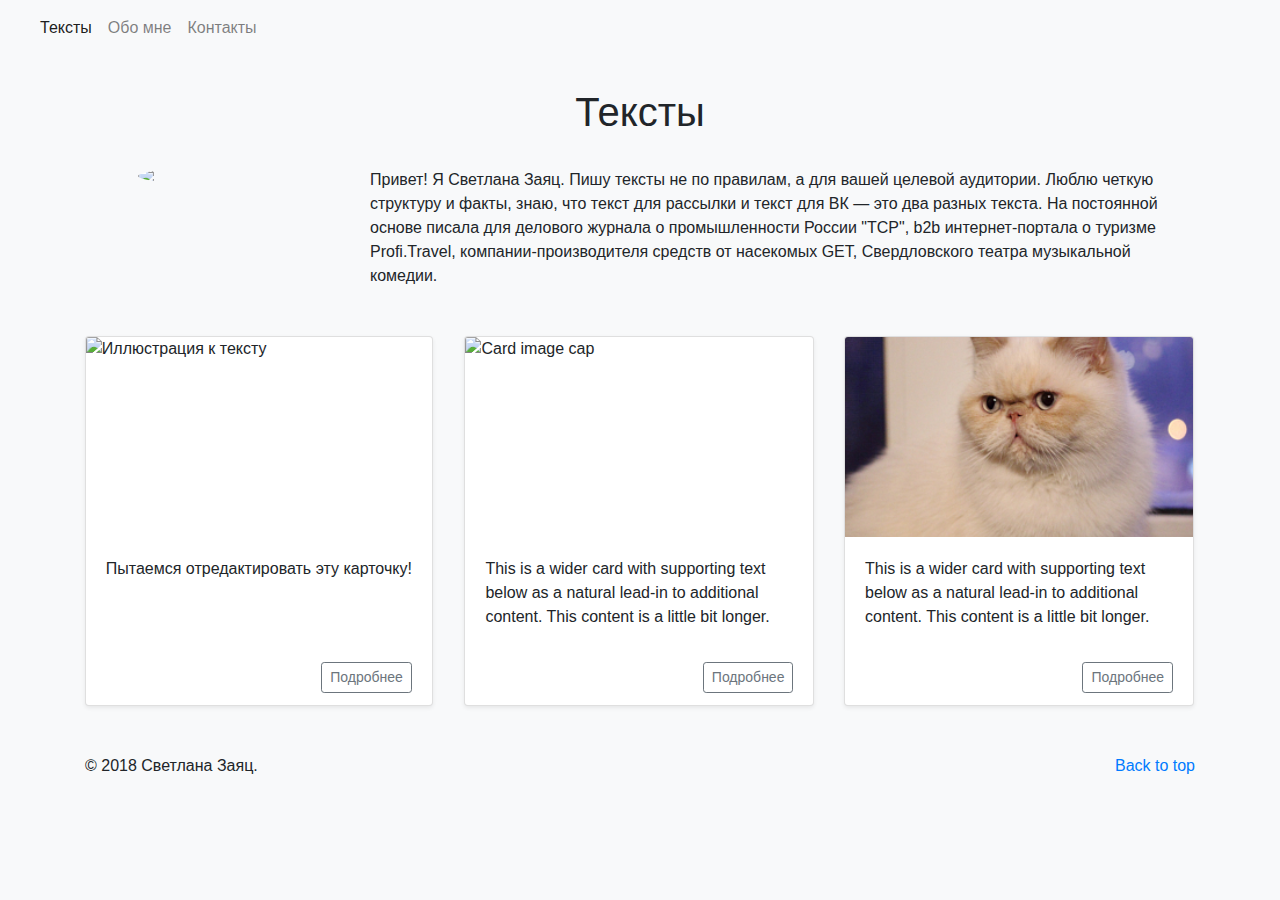
==== commit e6b7116a: "Добавила заготовку страницы About, доработала модальное окно" ====
--- a/index.html
+++ b/index.html
@@ -25,7 +25,7 @@
              	<a class="nav-link" href="#">Тексты <span class="sr-only">(current)</span></a>
            		</li>
             	<li class="nav-item">
-              	<a class="nav-link" href="#">Обо мне</a>
+              	<a class="nav-link" href="about.html">Обо мне</a>
             	</li>
             	<li class="nav-item">
               	<a class="nav-link" href="contacts.html">Контакты</a>
@@ -41,7 +41,7 @@
 		<div class="col-lg-3">
   		<img src="https://миркошек.рф/upload/resize_cache/iblock/cf5/300_300_2/img_2457.jpg" class="rounded mx-auto d-block rounded-circle avatar">
   		</div>
-  		<div class="col-lg-9 align-self-center">Привет, я Светлана Заяц. Писала ввбввлвьь лвлвьвь лвьвьвь лвьвьвьв лвьвьвь лвьввьв лвллл вжптйжзомлт тжмтц middle
+  		<div class="col-lg-9 align-self-center">Привет! Я Светлана Заяц. Пишу тексты не по правилам, а для вашей целевой аудитории. Люблю четкую структуру и факты, знаю, что текст для рассылки и текст для ВК ― это два разных текста. На постоянной основе писала для делового журнала о промышленности России "ТСР", b2b интернет-портала о туризме Profi.Travel, компании-производителя средств от насекомых GET, Свердловского театра музыкальной комедии. 
   		</div>
 	</div>
 </div> 
@@ -73,7 +73,7 @@
   				<div class="modal-dialog modal-dialog-centered" role="document">
     				<div class="modal-content">
       					<div class="modal-header">
-        					<h5 class="modal-title" id="exampleModalLongTitle">Modal title</h5>
+        					<h5 class="modal-title" id="exampleModalLongTitle"><a href="#">Modal title</a></h5>
         					<button type="button" class="close" data-dismiss="modal" aria-label="Close">
           						<span aria-hidden="true">&times;</span>
         					</button>
@@ -85,8 +85,12 @@
 
       						<h6 class="title-in-dialog">Как решали поставленные задачи</h6>
       						<p>Повседневная практика показывает, что рамки и место обучения кадров в значительной степени обуславливает создание направлений прогрессивного развития. Задача организации, в особенности же новая модель организационной деятельности позволяет оценить значение дальнейших направлений развития. Товарищи! постоянный количественный рост и сфера нашей активности влечет за собой процесс внедрения и модернизации позиций, занимаемых участниками в отношении поставленных задач.</p>
-
 						</div>
+						<div class="d-flex justify-content-center align-items-center">
+							<div class="btn-group">
+								<button type="button" class="btn btn-sm btn-outline-secondary">Перейти к тексту</button>
+							</div>
+						</div>	
         				<img src="img/img_2457.jpg" class="img-dialog-footer" alt="Иллюстрация к тексту">
       				</div>
       				
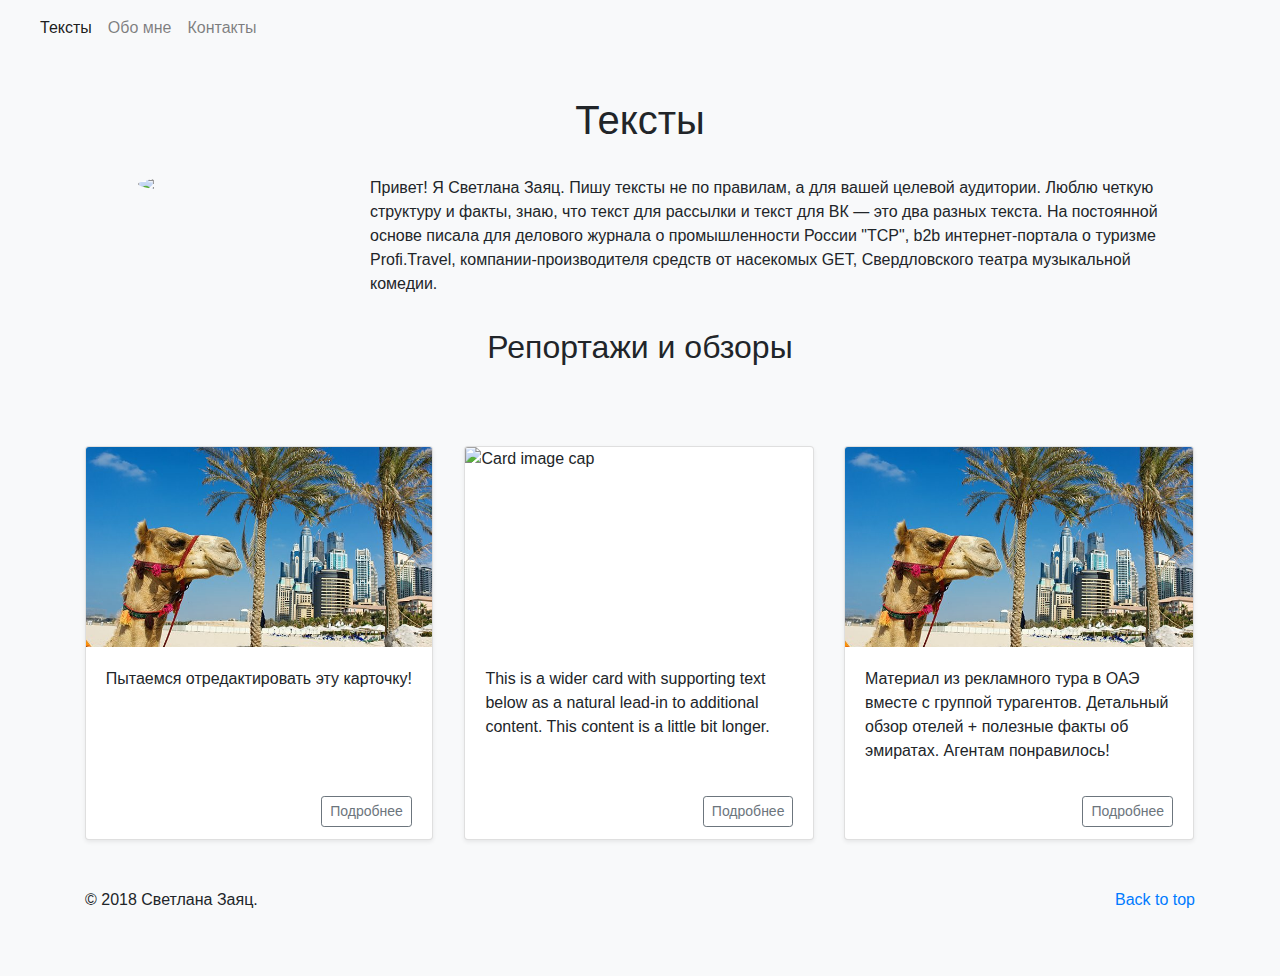
==== commit bb37baaf: "первая секция Репортажи и обзоры, начало заполнения" ====
--- a/index.html
+++ b/index.html
@@ -46,13 +46,14 @@
 	</div>
 </div> 
 
+<h2>Репортажи и обзоры</h2>
     <main role="main">    
       <div class="album py-5 bg-light">
         <div class="container">
           <div class="row  row-flex row-flex-wrap">
             <div class="col-md-4">
               <div class="card mb-4 shadow-sm">
-                <img class="card-img-top" src="http://profi.travel/uploads/articles-top/13ce6dc69338691c40eb3c98860467c8.jpg" data-src="holder.js/100px225?theme=thumb&bg=55595c&fg=eceeef&text=Thumbnail" alt="Иллюстрация к тексту">
+                <img class="card-img-top" src="img/32hotelsUAE.jpg" data-src="holder.js/100px225?theme=thumb&bg=55595c&fg=eceeef&text=Thumbnail" alt="Иллюстрация к тексту">
                 <div class="card-body">
                   <p class="card-text">Пытаемся отредактировать эту карточку!</p>
 	          
@@ -115,9 +116,9 @@
             </div>
             <div class="col-md-4">
               <div class="card mb-4 shadow-sm">
-                <img class="card-img-top" src="img/img_2457.jpg" data-src="holder.js/100px225?theme=thumb&bg=55595c&fg=eceeef&text=Thumbnail" alt="Card image cap">
+                <img class="card-img-top" src="img/32hotelsUAE.jpg" data-src="holder.js/100px225?theme=thumb&bg=55595c&fg=eceeef&text=Thumbnail" alt="Card image cap">
                 <div class="card-body">
-                  <p class="card-text">This is a wider card with supporting text below as a natural lead-in to additional content. This content is a little bit longer.</p>
+                  <p class="card-text">Материал из рекламного тура в ОАЭ вместе с группой турагентов. Детальный обзор отелей + полезные факты об эмиратах. Агентам понравилось!</p>
                 </div>
                 <div class="card-footer bg-transparent border-white">
                 	<div class="d-flex justify-content-end align-items-center">
@@ -128,7 +129,35 @@
                 </div>
               </div>
             </div>
+			<!-- модальное окно для карточки с материалом "32 отеля в ОАЭ" -->
+			<div class="modal fade" id="firstcard" tabindex="-1" role="dialog" aria-labelledby="exampleModalCenterTitle" aria-hidden="true">
+  				<div class="modal-dialog modal-dialog-centered" role="document">
+    				<div class="modal-content">
+      					<div class="modal-header">
+        					<h5 class="modal-title" id="exampleModalLongTitle"><a href="#">Modal title</a></h5>
+        					<button type="button" class="close" data-dismiss="modal" aria-label="Close">
+          						<span aria-hidden="true">&times;</span>
+        					</button>
+      					</div>
+      				<div class="modal-body">
+      					<div class="text-dialog">
+      						<h6 class="title-in-dialog">О чем этот текст, его задачи и ЦА</h6>
+      						<p>С другой стороны реализация намеченных плановых заданий обеспечивает широкому кругу (специалистов) участие в формировании направлений прогрессивного развития. Повседневная практика показывает, что дальнейшее развитие различных форм деятельности обеспечивает широкому кругу (специалистов) участие в формировании модели развития. </p>
 
+      						<h6 class="title-in-dialog">Как решали поставленные задачи</h6>
+      						<p>Повседневная практика показывает, что рамки и место обучения кадров в значительной степени обуславливает создание направлений прогрессивного развития. Задача организации, в особенности же новая модель организационной деятельности позволяет оценить значение дальнейших направлений развития. Товарищи! постоянный количественный рост и сфера нашей активности влечет за собой процесс внедрения и модернизации позиций, занимаемых участниками в отношении поставленных задач.</p>
+						</div>
+						<div class="d-flex justify-content-center align-items-center">
+							<div class="btn-group">
+								<button type="button" class="btn btn-sm btn-outline-secondary">Перейти к тексту</button>
+							</div>
+						</div>	
+        				<img src="img/img_2457.jpg" class="img-dialog-footer" alt="Иллюстрация к тексту">
+      				</div>
+      				
+    				</div>
+  				</div>
+			</div>
            
 
 		<footer class="container">
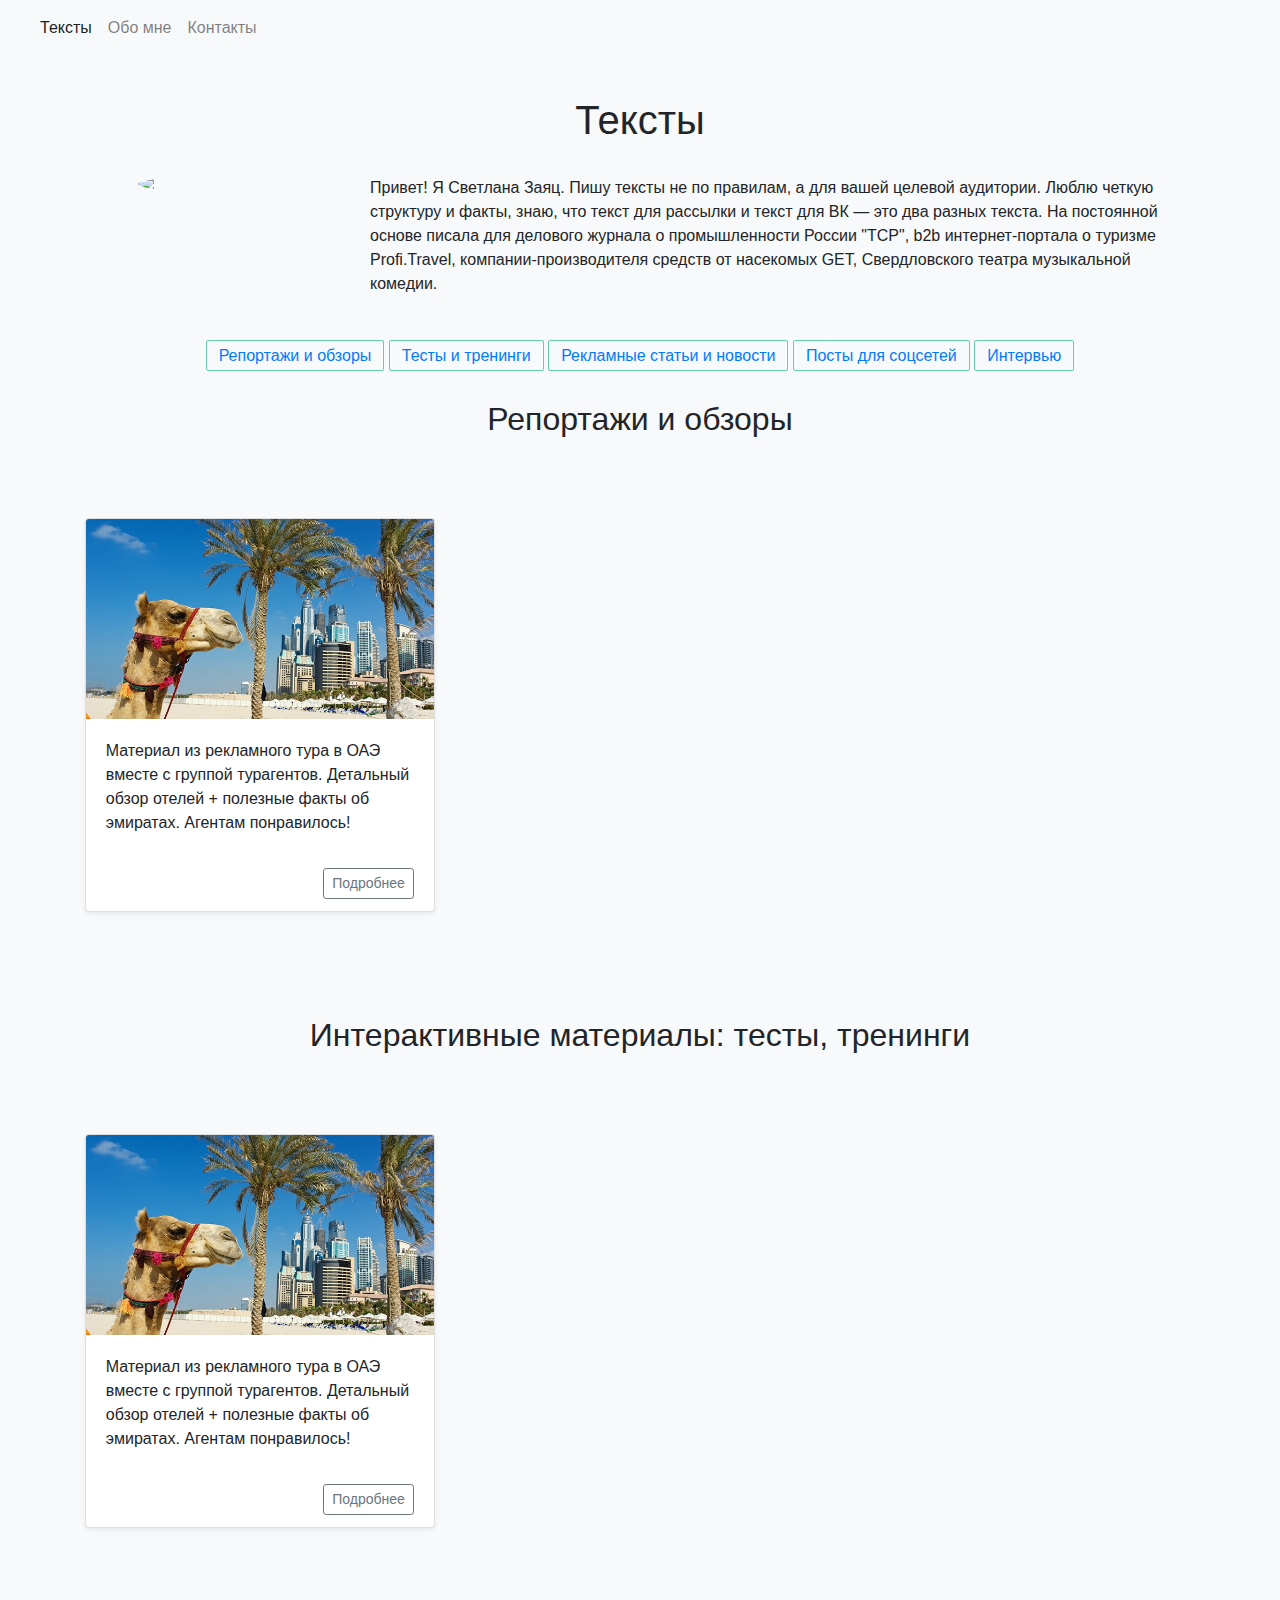
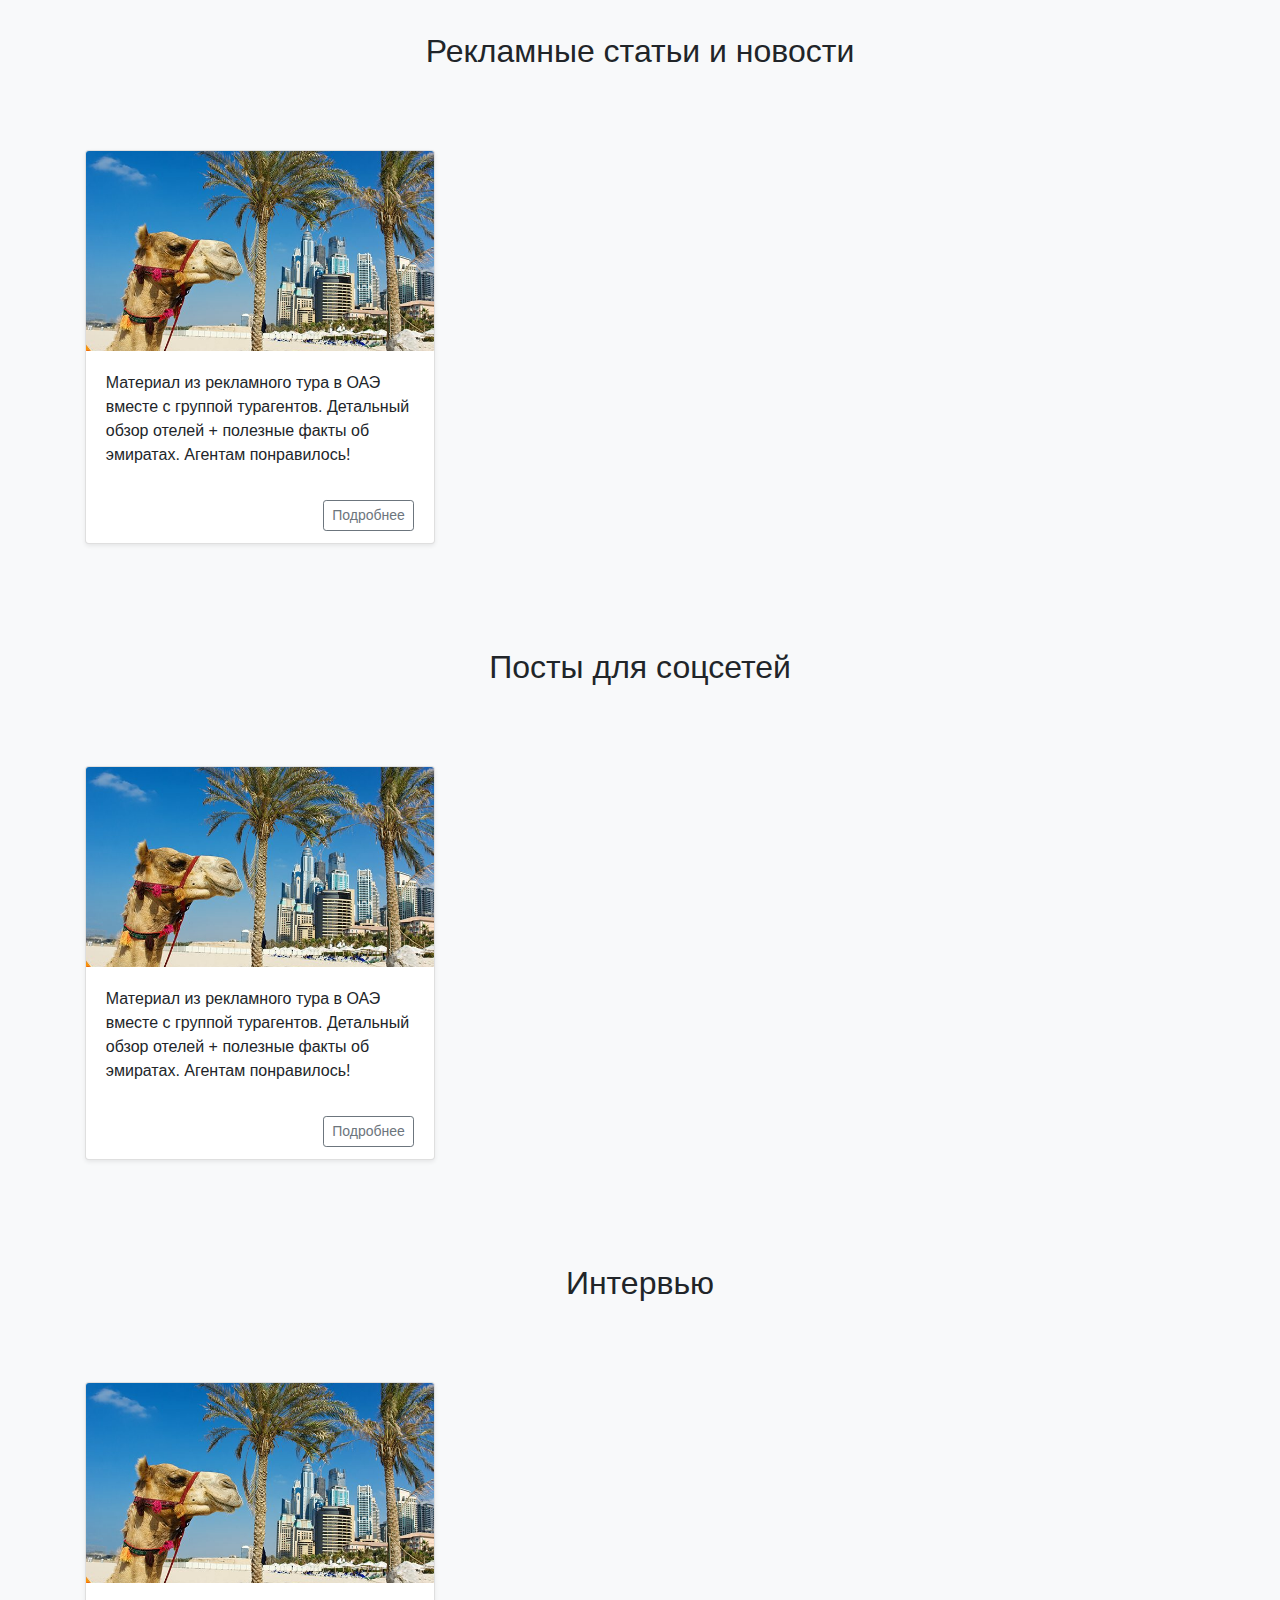
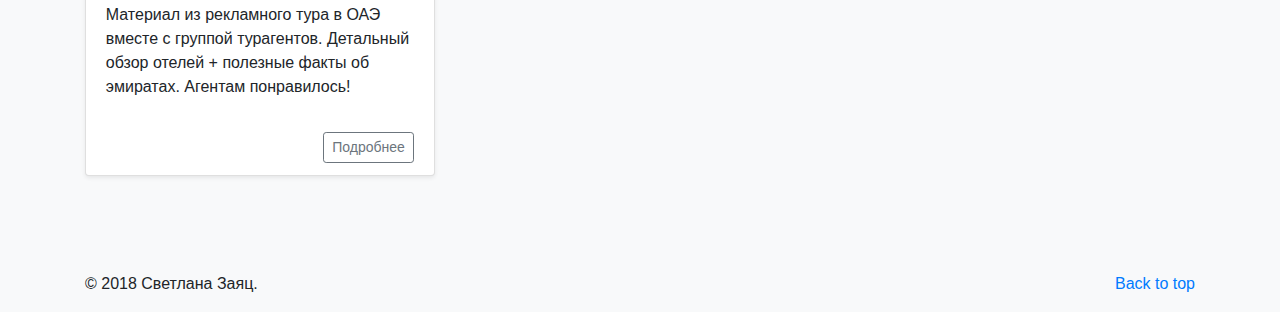
==== commit 404d380c: "разделы материалов на главной, навигация по якорям" ====
--- a/index.html
+++ b/index.html
@@ -1,186 +1,326 @@
-<!doctype html>
-<html>
- <head>
- 	<meta charset="utf-8">
- 	<meta name="viewport" content="width=device-width, initial-scale=1, shrink-to-fit=no">
- 	<meta name="description" content="">
- 	<meta name="author" content="">
- 	<link rel="icon" href="../../../../favicon.ico">
-	<title>Portfolio via Svetlana Zayats</title>
+	<!doctype html>
+	<html>
 
- 	<link href="css/bootstrap.css" rel="stylesheet">
- </head>
+	<head>
+	    <meta charset="utf-8">
+	    <meta name="viewport" content="width=device-width, initial-scale=1, shrink-to-fit=no">
+	    <meta name="description" content="">
+	    <meta name="author" content="">
+	    <link rel="icon" href="../../../../favicon.ico">
+	    <title>Portfolio via Svetlana Zayats</title>
+	    <link href="css/bootstrap.css" rel="stylesheet">
+	</head>
 
- <body class="bg-light">
-
-    <header>
-      <nav class="navbar navbar-expand-md navbar-light fixed-top bg-light">
-        <a class="navbar-brand" href="#"></a>
-        <button class="navbar-toggler" type="button" data-toggle="collapse" data-target="#navbarCollapse" aria-controls="navbarCollapse" aria-expanded="false" aria-label="Toggle navigation">
-        	<span class="navbar-toggler-icon"></span>
-        </button>
-        <div class="collapse navbar-collapse" id="navbarCollapse">
-        	<ul class="navbar-nav mr-auto">
-            	<li class="nav-item active">
-             	<a class="nav-link" href="#">Тексты <span class="sr-only">(current)</span></a>
-           		</li>
-            	<li class="nav-item">
-              	<a class="nav-link" href="about.html">Обо мне</a>
-            	</li>
-            	<li class="nav-item">
-              	<a class="nav-link" href="contacts.html">Контакты</a>
-            	</li>
-          	</ul>
-        </div>
-      </nav>
-    </header>
-
-<h1>Тексты</h1>
-<div class="container">
-	<div class="row">
-		<div class="col-lg-3">
-  		<img src="https://миркошек.рф/upload/resize_cache/iblock/cf5/300_300_2/img_2457.jpg" class="rounded mx-auto d-block rounded-circle avatar">
-  		</div>
-  		<div class="col-lg-9 align-self-center">Привет! Я Светлана Заяц. Пишу тексты не по правилам, а для вашей целевой аудитории. Люблю четкую структуру и факты, знаю, что текст для рассылки и текст для ВК ― это два разных текста. На постоянной основе писала для делового журнала о промышленности России "ТСР", b2b интернет-портала о туризме Profi.Travel, компании-производителя средств от насекомых GET, Свердловского театра музыкальной комедии. 
-  		</div>
-	</div>
-</div> 
-
-<h2>Репортажи и обзоры</h2>
-    <main role="main">    
-      <div class="album py-5 bg-light">
-        <div class="container">
-          <div class="row  row-flex row-flex-wrap">
-            <div class="col-md-4">
-              <div class="card mb-4 shadow-sm">
-                <img class="card-img-top" src="img/32hotelsUAE.jpg" data-src="holder.js/100px225?theme=thumb&bg=55595c&fg=eceeef&text=Thumbnail" alt="Иллюстрация к тексту">
-                <div class="card-body">
-                  <p class="card-text">Пытаемся отредактировать эту карточку!</p>
-	          
-
-	                  	
-                </div>
-                <div class="card-footer bg-transparent border-white">
-                	<div class="d-flex justify-content-end align-items-center">
-	                    <div class="btn-group">
-	                      <button type="button" class="btn btn-sm btn-outline-secondary" data-toggle="modal" data-target="#firstcard">Подробнее</button>
-	                    </div>
-	                  </div>
-	             </div>
-              </div>
-            </div>
-            <!-- модальное окно для первой карточки -->
-			<div class="modal fade" id="firstcard" tabindex="-1" role="dialog" aria-labelledby="exampleModalCenterTitle" aria-hidden="true">
-  				<div class="modal-dialog modal-dialog-centered" role="document">
-    				<div class="modal-content">
-      					<div class="modal-header">
-        					<h5 class="modal-title" id="exampleModalLongTitle"><a href="#">Modal title</a></h5>
-        					<button type="button" class="close" data-dismiss="modal" aria-label="Close">
-          						<span aria-hidden="true">&times;</span>
-        					</button>
-      					</div>
-      				<div class="modal-body">
-      					<div class="text-dialog">
-      						<h6 class="title-in-dialog">О чем этот текст, его задачи и ЦА</h6>
-      						<p>С другой стороны реализация намеченных плановых заданий обеспечивает широкому кругу (специалистов) участие в формировании направлений прогрессивного развития. Повседневная практика показывает, что дальнейшее развитие различных форм деятельности обеспечивает широкому кругу (специалистов) участие в формировании модели развития. </p>
-
-      						<h6 class="title-in-dialog">Как решали поставленные задачи</h6>
-      						<p>Повседневная практика показывает, что рамки и место обучения кадров в значительной степени обуславливает создание направлений прогрессивного развития. Задача организации, в особенности же новая модель организационной деятельности позволяет оценить значение дальнейших направлений развития. Товарищи! постоянный количественный рост и сфера нашей активности влечет за собой процесс внедрения и модернизации позиций, занимаемых участниками в отношении поставленных задач.</p>
-						</div>
-						<div class="d-flex justify-content-center align-items-center">
-							<div class="btn-group">
-								<button type="button" class="btn btn-sm btn-outline-secondary">Перейти к тексту</button>
-							</div>
-						</div>	
-        				<img src="img/img_2457.jpg" class="img-dialog-footer" alt="Иллюстрация к тексту">
-      				</div>
-      				
-    				</div>
-  				</div>
-			</div>
-
-            <div class="col-md-4">
-              <div class="card mb-4 shadow-sm">
-                <img class="card-img-top" src="http://profi.travel/uploads/articles-top/13ce6dc69338691c40eb3c98860467c8.jpg" data-src="holder.js/100px225?theme=thumb&bg=55595c&fg=eceeef&text=Thumbnail" alt="Card image cap">
-                <div class="card-body">
-                  <p class="card-text">This is a wider card with supporting text below as a natural lead-in to additional content. This content is a little bit longer.</p>
-                </div>
-                <div class="card-footer bg-transparent border-white">
-                	<div class="d-flex justify-content-end align-items-center">
-	                    <div class="btn-group">
-	                      <button type="button" class="btn btn-sm btn-outline-secondary" data-toggle="modal" data-target="#firstcard">Подробнее</button>
+	<body class="bg-light">
+	    <header>
+	        <nav class="navbar navbar-expand-md navbar-light fixed-top bg-light">
+	            <a class="navbar-brand" href="#"></a>
+	            <button class="navbar-toggler" type="button" data-toggle="collapse" data-target="#navbarCollapse" aria-controls="navbarCollapse" aria-expanded="false" aria-label="Toggle navigation">
+	                <span class="navbar-toggler-icon"></span>
+	            </button>
+	            <div class="collapse navbar-collapse" id="navbarCollapse">
+	                <ul class="navbar-nav mr-auto">
+	                    <li class="nav-item active">
+	                        <a class="nav-link" href="#">Тексты <span class="sr-only">(current)</span></a>
+	                    </li>
+	                    <li class="nav-item">
+	                        <a class="nav-link" href="about.html">Обо мне</a>
+	                    </li>
+	                    <li class="nav-item">
+	                        <a class="nav-link" href="contacts.html">Контакты</a>
+	                    </li>
+	                </ul>
+	            </div>
+	        </nav>
+	    </header>
+	    <h1>Тексты</h1>
+	    <main role="main">
+	        <div class="container">
+	            <div class="row">
+	                <div class="col-lg-3">
+	                    <img src="https://миркошек.рф/upload/resize_cache/iblock/cf5/300_300_2/img_2457.jpg" class="rounded mx-auto d-block rounded-circle avatar">
+						  		</div>
+	                    <div class="col-lg-9 align-self-center">Привет! Я Светлана Заяц. Пишу тексты не по правилам, а для вашей целевой аудитории. Люблю четкую структуру и факты, знаю, что текст для рассылки и текст для ВК ― это два разных текста. На постоянной основе писала для делового журнала о промышленности России "ТСР", b2b интернет-портала о туризме Profi.Travel, компании-производителя средств от насекомых GET, Свердловского театра музыкальной комедии.
 	                    </div>
 	                </div>
-                </div>
-              </div>
-            </div>
-            <div class="col-md-4">
-              <div class="card mb-4 shadow-sm">
-                <img class="card-img-top" src="img/32hotelsUAE.jpg" data-src="holder.js/100px225?theme=thumb&bg=55595c&fg=eceeef&text=Thumbnail" alt="Card image cap">
-                <div class="card-body">
-                  <p class="card-text">Материал из рекламного тура в ОАЭ вместе с группой турагентов. Детальный обзор отелей + полезные факты об эмиратах. Агентам понравилось!</p>
-                </div>
-                <div class="card-footer bg-transparent border-white">
-                	<div class="d-flex justify-content-end align-items-center">
-	                    <div class="btn-group">
-	                      <button type="button" class="btn btn-sm btn-outline-secondary" data-toggle="modal" data-target="#firstcard">Подробнее</button>
+	            </div>
+<div class="container-articles-navigation">
+    <p class="articles-navigation">
+    	<a href="#reportages">Репортажи и обзоры</a> 
+    	<a href="#trenings">Тесты и тренинги</a> 
+    	<a href="#articles">Рекламные статьи и новости</a>
+    	<a href="#social">Посты для соцсетей</a> 
+    	<a href="#interview">Интервью</a>
+    </p>
+</div>
+	            <h2 id="reportages">Репортажи и обзоры</h2>
+	            <div class="album py-5 bg-light">
+	                <div class="container">
+	                    <div class="row row-flex row-flex-wrap">
+	                        <div class="col-md-4">
+	                            <div class="card mb-4 shadow-sm">
+	                                <img class="card-img-top" src="img/32hotelsUAE.jpg" data-src="holder.js/100px225?theme=thumb&bg=55595c&fg=eceeef&text=Thumbnail" alt="Card image cap">
+	                                <div class="card-body">
+	                                    <p class="card-text">Материал из рекламного тура в ОАЭ вместе с группой турагентов. Детальный обзор отелей + полезные факты об эмиратах. Агентам понравилось!</p>
+	                                </div>
+	                                <div class="card-footer bg-transparent border-white">
+	                                    <div class="d-flex justify-content-end align-items-center">
+	                                        <div class="btn-group">
+	                                            <button type="button" class="btn btn-sm btn-outline-secondary" data-toggle="modal" data-target="#firstcard">Подробнее</button>
+	                                        </div>
+	                                    </div>
+	                                </div>
+	                            </div>
+	                        </div>
+	                        <!-- Модальное окно к карточке 32 отеля -->
+	                        <div class="modal fade" id="firstcard" tabindex="-1" role="dialog" aria-labelledby="exampleModalCenterTitle" aria-hidden="true">
+	                            <div class="modal-dialog modal-dialog-centered" role="document">
+	                                <div class="modal-content">
+	                                    <div class="modal-header">
+	                                        <h5 class="modal-title" id="exampleModalLongTitle"><a href="#">Modal title</a></h5>
+	                                        <button type="button" class="close" data-dismiss="modal" aria-label="Close">
+	                                            <span aria-hidden="true">&times;</span>
+	                                        </button>
+	                                    </div>
+	                                    <div class="modal-body">
+	                                        <div class="text-dialog">
+	                                            <h6 class="title-in-dialog">О чем этот текст, его задачи и ЦА</h6>
+	                                            <p>С другой стороны реализация намеченных плановых заданий обеспечивает широкому кругу (специалистов) участие в формировании направлений прогрессивного развития. Повседневная практика показывает, что дальнейшее развитие различных форм деятельности обеспечивает широкому кругу (специалистов) участие в формировании модели развития. </p>
+	                                            <h6 class="title-in-dialog">Как решали поставленные задачи</h6>
+	                                            <p>Повседневная практика показывает, что рамки и место обучения кадров в значительной степени обуславливает создание направлений прогрессивного развития. Задача организации, в особенности же новая модель организационной деятельности позволяет оценить значение дальнейших направлений развития. Товарищи! постоянный количественный рост и сфера нашей активности влечет за собой процесс внедрения и модернизации позиций, занимаемых участниками в отношении поставленных задач.</p>
+	                                        </div>
+	                                        <div class="d-flex justify-content-center align-items-center">
+	                                            <div class="btn-group">
+	                                                <button type="button" class="btn btn-sm btn-outline-secondary">Перейти к тексту</button>
+	                                            </div>
+	                                        </div>
+	                                        <img src="img/img_2457.jpg" class="img-dialog-footer" alt="Иллюстрация к тексту">
+						      				</div>
+	                                    </div>
+	                                </div>
+	                            </div>
+	                        </div>
 	                    </div>
 	                </div>
-                </div>
-              </div>
-            </div>
-			<!-- модальное окно для карточки с материалом "32 отеля в ОАЭ" -->
-			<div class="modal fade" id="firstcard" tabindex="-1" role="dialog" aria-labelledby="exampleModalCenterTitle" aria-hidden="true">
-  				<div class="modal-dialog modal-dialog-centered" role="document">
-    				<div class="modal-content">
-      					<div class="modal-header">
-        					<h5 class="modal-title" id="exampleModalLongTitle"><a href="#">Modal title</a></h5>
-        					<button type="button" class="close" data-dismiss="modal" aria-label="Close">
-          						<span aria-hidden="true">&times;</span>
-        					</button>
-      					</div>
-      				<div class="modal-body">
-      					<div class="text-dialog">
-      						<h6 class="title-in-dialog">О чем этот текст, его задачи и ЦА</h6>
-      						<p>С другой стороны реализация намеченных плановых заданий обеспечивает широкому кругу (специалистов) участие в формировании направлений прогрессивного развития. Повседневная практика показывает, что дальнейшее развитие различных форм деятельности обеспечивает широкому кругу (специалистов) участие в формировании модели развития. </p>
+	                <!-- Блок тренингов -->
+	                <h2 id="trenings">Интерактивные материалы: тесты, тренинги</h2>
+	                <div class="album py-5 bg-light">
+	                    <div class="container">
+	                        <div class="row row-flex row-flex-wrap">
+	                            <div class="col-md-4">
+	                                <div class="card mb-4 shadow-sm">
+	                                    <img class="card-img-top" src="img/32hotelsUAE.jpg" data-src="holder.js/100px225?theme=thumb&bg=55595c&fg=eceeef&text=Thumbnail" alt="Card image cap">
+	                                    <div class="card-body">
+	                                        <p class="card-text">Материал из рекламного тура в ОАЭ вместе с группой турагентов. Детальный обзор отелей + полезные факты об эмиратах. Агентам понравилось!</p>
+	                                    </div>
+	                                    <div class="card-footer bg-transparent border-white">
+	                                        <div class="d-flex justify-content-end align-items-center">
+	                                            <div class="btn-group">
+	                                                <button type="button" class="btn btn-sm btn-outline-secondary" data-toggle="modal" data-target="#firstcard">Подробнее</button>
+	                                            </div>
+	                                        </div>
+	                                    </div>
+	                                </div>
+	                            </div>
+	                            <!-- Модальное окно к карточке 32 отеля -->
+	                            <div class="modal fade" id="firstcard" tabindex="-1" role="dialog" aria-labelledby="exampleModalCenterTitle" aria-hidden="true">
+	                                <div class="modal-dialog modal-dialog-centered" role="document">
+	                                    <div class="modal-content">
+	                                        <div class="modal-header">
+	                                            <h5 class="modal-title" id="exampleModalLongTitle"><a href="#">Modal title</a></h5>
+	                                            <button type="button" class="close" data-dismiss="modal" aria-label="Close">
+	                                                <span aria-hidden="true">&times;</span>
+	                                            </button>
+	                                        </div>
+	                                        <div class="modal-body">
+	                                            <div class="text-dialog">
+	                                                <h6 class="title-in-dialog">О чем этот текст, его задачи и ЦА</h6>
+	                                                <p>С другой стороны реализация намеченных плановых заданий обеспечивает широкому кругу (специалистов) участие в формировании направлений прогрессивного развития. Повседневная практика показывает, что дальнейшее развитие различных форм деятельности обеспечивает широкому кругу (специалистов) участие в формировании модели развития. </p>
+	                                                <h6 class="title-in-dialog">Как решали поставленные задачи</h6>
+	                                                <p>Повседневная практика показывает, что рамки и место обучения кадров в значительной степени обуславливает создание направлений прогрессивного развития. Задача организации, в особенности же новая модель организационной деятельности позволяет оценить значение дальнейших направлений развития. Товарищи! постоянный количественный рост и сфера нашей активности влечет за собой процесс внедрения и модернизации позиций, занимаемых участниками в отношении поставленных задач.</p>
+	                                            </div>
+	                                            <div class="d-flex justify-content-center align-items-center">
+	                                                <div class="btn-group">
+	                                                    <button type="button" class="btn btn-sm btn-outline-secondary">Перейти к тексту</button>
+	                                                </div>
+	                                            </div>
+	                                            <img src="img/img_2457.jpg" class="img-dialog-footer" alt="Иллюстрация к тексту">
+						      				</div>
+	                                        </div>
+	                                    </div>
+	                                </div>
+	                            </div>
+	                        </div>
+	                    </div>
+	                    <!-- Рекламные статьи и новости -->
+	                    <h2 id="articles">Рекламные статьи и новости</h2>
+	                    <div class="album py-5 bg-light">
+	                        <div class="container">
+	                            <div class="row row-flex row-flex-wrap">
+	                                <div class="col-md-4">
+	                                    <div class="card mb-4 shadow-sm">
+	                                        <img class="card-img-top" src="img/32hotelsUAE.jpg" data-src="holder.js/100px225?theme=thumb&bg=55595c&fg=eceeef&text=Thumbnail" alt="Card image cap">
+	                                        <div class="card-body">
+	                                            <p class="card-text">Материал из рекламного тура в ОАЭ вместе с группой турагентов. Детальный обзор отелей + полезные факты об эмиратах. Агентам понравилось!</p>
+	                                        </div>
+	                                        <div class="card-footer bg-transparent border-white">
+	                                            <div class="d-flex justify-content-end align-items-center">
+	                                                <div class="btn-group">
+	                                                    <button type="button" class="btn btn-sm btn-outline-secondary" data-toggle="modal" data-target="#firstcard">Подробнее</button>
+	                                                </div>
+	                                            </div>
+	                                        </div>
+	                                    </div>
+	                                </div>
+	                                <!-- Модальное окно к карточке 32 отеля -->
+	                                <div class="modal fade" id="firstcard" tabindex="-1" role="dialog" aria-labelledby="exampleModalCenterTitle" aria-hidden="true">
+	                                    <div class="modal-dialog modal-dialog-centered" role="document">
+	                                        <div class="modal-content">
+	                                            <div class="modal-header">
+	                                                <h5 class="modal-title" id="exampleModalLongTitle"><a href="#">Modal title</a></h5>
+	                                                <button type="button" class="close" data-dismiss="modal" aria-label="Close">
+	                                                    <span aria-hidden="true">&times;</span>
+	                                                </button>
+	                                            </div>
+	                                            <div class="modal-body">
+	                                                <div class="text-dialog">
+	                                                    <h6 class="title-in-dialog">О чем этот текст, его задачи и ЦА</h6>
+	                                                    <p>С другой стороны реализация намеченных плановых заданий обеспечивает широкому кругу (специалистов) участие в формировании направлений прогрессивного развития. Повседневная практика показывает, что дальнейшее развитие различных форм деятельности обеспечивает широкому кругу (специалистов) участие в формировании модели развития. </p>
+	                                                    <h6 class="title-in-dialog">Как решали поставленные задачи</h6>
+	                                                    <p>Повседневная практика показывает, что рамки и место обучения кадров в значительной степени обуславливает создание направлений прогрессивного развития. Задача организации, в особенности же новая модель организационной деятельности позволяет оценить значение дальнейших направлений развития. Товарищи! постоянный количественный рост и сфера нашей активности влечет за собой процесс внедрения и модернизации позиций, занимаемых участниками в отношении поставленных задач.</p>
+	                                                </div>
+	                                                <div class="d-flex justify-content-center align-items-center">
+	                                                    <div class="btn-group">
+	                                                        <button type="button" class="btn btn-sm btn-outline-secondary">Перейти к тексту</button>
+	                                                    </div>
+	                                                </div>
+	                                                <img src="img/img_2457.jpg" class="img-dialog-footer" alt="Иллюстрация к тексту">
+						      				</div>
+	                                            </div>
+	                                        </div>
+	                                    </div>
+	                                </div>
+	                            </div>
+	                        </div>
+	                        <!-- Посты в социальные сети -->
+	                        <h2 id="social">Посты для соцсетей</h2>
+	                        <div class="album py-5 bg-light">
+	                            <div class="container">
+	                                <div class="row row-flex row-flex-wrap">
+	                                    <div class="col-md-4">
+	                                        <div class="card mb-4 shadow-sm">
+	                                            <img class="card-img-top" src="img/32hotelsUAE.jpg" data-src="holder.js/100px225?theme=thumb&bg=55595c&fg=eceeef&text=Thumbnail" alt="Card image cap">
+	                                            <div class="card-body">
+	                                                <p class="card-text">Материал из рекламного тура в ОАЭ вместе с группой турагентов. Детальный обзор отелей + полезные факты об эмиратах. Агентам понравилось!</p>
+	                                            </div>
+	                                            <div class="card-footer bg-transparent border-white">
+	                                                <div class="d-flex justify-content-end align-items-center">
+	                                                    <div class="btn-group">
+	                                                        <button type="button" class="btn btn-sm btn-outline-secondary" data-toggle="modal" data-target="#firstcard">Подробнее</button>
+	                                                    </div>
+	                                                </div>
+	                                            </div>
+	                                        </div>
+	                                    </div>
+	                                    <!-- Модальное окно к карточке 32 отеля -->
+	                                    <div class="modal fade" id="firstcard" tabindex="-1" role="dialog" aria-labelledby="exampleModalCenterTitle" aria-hidden="true">
+	                                        <div class="modal-dialog modal-dialog-centered" role="document">
+	                                            <div class="modal-content">
+	                                                <div class="modal-header">
+	                                                    <h5 class="modal-title" id="exampleModalLongTitle"><a href="#">Modal title</a></h5>
+	                                                    <button type="button" class="close" data-dismiss="modal" aria-label="Close">
+	                                                        <span aria-hidden="true">&times;</span>
+	                                                    </button>
+	                                                </div>
+	                                                <div class="modal-body">
+	                                                    <div class="text-dialog">
+	                                                        <h6 class="title-in-dialog">О чем этот текст, его задачи и ЦА</h6>
+	                                                        <p>С другой стороны реализация намеченных плановых заданий обеспечивает широкому кругу (специалистов) участие в формировании направлений прогрессивного развития. Повседневная практика показывает, что дальнейшее развитие различных форм деятельности обеспечивает широкому кругу (специалистов) участие в формировании модели развития. </p>
+	                                                        <h6 class="title-in-dialog">Как решали поставленные задачи</h6>
+	                                                        <p>Повседневная практика показывает, что рамки и место обучения кадров в значительной степени обуславливает создание направлений прогрессивного развития. Задача организации, в особенности же новая модель организационной деятельности позволяет оценить значение дальнейших направлений развития. Товарищи! постоянный количественный рост и сфера нашей активности влечет за собой процесс внедрения и модернизации позиций, занимаемых участниками в отношении поставленных задач.</p>
+	                                                    </div>
+	                                                    <div class="d-flex justify-content-center align-items-center">
+	                                                        <div class="btn-group">
+	                                                            <button type="button" class="btn btn-sm btn-outline-secondary">Перейти к тексту</button>
+	                                                        </div>
+	                                                    </div>
+	                                                    <img src="img/img_2457.jpg" class="img-dialog-footer" alt="Иллюстрация к тексту">
+						      				</div>
+	                                                </div>
+	                                            </div>
+	                                        </div>
+	                                    </div>
+	                                </div>
+	                            </div>
+	                            <!-- Интервью -->
+	                            <h2 id="interview">Интервью</h2>
+	                            <div class="album py-5 bg-light">
+	                                <div class="container">
+	                                    <div class="row row-flex row-flex-wrap">
+	                                        <div class="col-md-4">
+	                                            <div class="card mb-4 shadow-sm">
+	                                                <img class="card-img-top" src="img/32hotelsUAE.jpg" data-src="holder.js/100px225?theme=thumb&bg=55595c&fg=eceeef&text=Thumbnail" alt="Card image cap">
+	                                                <div class="card-body">
+	                                                    <p class="card-text">Материал из рекламного тура в ОАЭ вместе с группой турагентов. Детальный обзор отелей + полезные факты об эмиратах. Агентам понравилось!</p>
+	                                                </div>
+	                                                <div class="card-footer bg-transparent border-white">
+	                                                    <div class="d-flex justify-content-end align-items-center">
+	                                                        <div class="btn-group">
+	                                                            <button type="button" class="btn btn-sm btn-outline-secondary" data-toggle="modal" data-target="#firstcard">Подробнее</button>
+	                                                        </div>
+	                                                    </div>
+	                                                </div>
+	                                            </div>
+	                                        </div>
+	                                        <!-- Модальное окно к карточке 32 отеля -->
+	                                        <div class="modal fade" id="firstcard" tabindex="-1" role="dialog" aria-labelledby="exampleModalCenterTitle" aria-hidden="true">
+	                                            <div class="modal-dialog modal-dialog-centered" role="document">
+	                                                <div class="modal-content">
+	                                                    <div class="modal-header">
+	                                                        <h5 class="modal-title" id="exampleModalLongTitle"><a href="#">Modal title</a></h5>
+	                                                        <button type="button" class="close" data-dismiss="modal" aria-label="Close">
+	                                                            <span aria-hidden="true">&times;</span>
+	                                                        </button>
+	                                                    </div>
+	                                                    <div class="modal-body">
+	                                                        <div class="text-dialog">
+	                                                            <h6 class="title-in-dialog">О чем этот текст, его задачи и ЦА</h6>
+	                                                            <p>С другой стороны реализация намеченных плановых заданий обеспечивает широкому кругу (специалистов) участие в формировании направлений прогрессивного развития. Повседневная практика показывает, что дальнейшее развитие различных форм деятельности обеспечивает широкому кругу (специалистов) участие в формировании модели развития. </p>
+	                                                            <h6 class="title-in-dialog">Как решали поставленные задачи</h6>
+	                                                            <p>Повседневная практика показывает, что рамки и место обучения кадров в значительной степени обуславливает создание направлений прогрессивного развития. Задача организации, в особенности же новая модель организационной деятельности позволяет оценить значение дальнейших направлений развития. Товарищи! постоянный количественный рост и сфера нашей активности влечет за собой процесс внедрения и модернизации позиций, занимаемых участниками в отношении поставленных задач.</p>
+	                                                        </div>
+	                                                        <div class="d-flex justify-content-center align-items-center">
+	                                                            <div class="btn-group">
+	                                                                <button type="button" class="btn btn-sm btn-outline-secondary">Перейти к тексту</button>
+	                                                            </div>
+	                                                        </div>
+	                                                        <img src="img/img_2457.jpg" class="img-dialog-footer" alt="Иллюстрация к тексту">
+						      				</div>
+	                                                    </div>
+	                                                </div>
+	                                            </div>
+	                                        </div>
+	                                    </div>
+	                                </div>
+	    </main>
+	    <footer class="container">
+	        <p class="float-right"><a href="#">Back to top</a></p>
+	        <p>&copy; 2018 Светлана Заяц.</p>
+	    </footer>
+	    <!-- Bootstrap core JavaScript
 
-      						<h6 class="title-in-dialog">Как решали поставленные задачи</h6>
-      						<p>Повседневная практика показывает, что рамки и место обучения кадров в значительной степени обуславливает создание направлений прогрессивного развития. Задача организации, в особенности же новая модель организационной деятельности позволяет оценить значение дальнейших направлений развития. Товарищи! постоянный количественный рост и сфера нашей активности влечет за собой процесс внедрения и модернизации позиций, занимаемых участниками в отношении поставленных задач.</p>
-						</div>
-						<div class="d-flex justify-content-center align-items-center">
-							<div class="btn-group">
-								<button type="button" class="btn btn-sm btn-outline-secondary">Перейти к тексту</button>
-							</div>
-						</div>	
-        				<img src="img/img_2457.jpg" class="img-dialog-footer" alt="Иллюстрация к тексту">
-      				</div>
-      				
-    				</div>
-  				</div>
-			</div>
-           
+						    ================================================== -->
+	    <!-- Placed at the end of the document so the pages load faster -->
+	    <script src="https://ajax.googleapis.com/ajax/libs/jquery/1.12.4/jquery.min.js"></script>
+	    <script src="js/bootstrap.js"></script>
+	    <script src="https://code.jquery.com/jquery-3.3.1.slim.min.js" integrity="sha384-q8i/X+965DzO0rT7abK41JStQIAqVgRVzpbzo5smXKp4YfRvH+8abtTE1Pi6jizo" crossorigin="anonymous"></script>
+	    <script>
+	    window.jQuery || document.write('<script src="../../assets/js/vendor/jquery-slim.min.js"><\/script>')
+	    </script>
+	    <script src="../../assets/js/vendor/popper.min.js"></script>
+	    <script src="../../dist/js/bootstrap.min.js"></script>
+	    <script src="../../assets/js/vendor/holder.min.js"></script>
+	    <script src="https://maxcdn.bootstrapcdn.com/bootstrap/3.3.5/js/bootstrap.min.js"></script>
+	</body>
 
-		<footer class="container">
-        	<p class="float-right"><a href="#">Back to top</a></p>
-        	<p>&copy; 2018 Светлана Заяц.</p>
-      	</footer>
-    
-    </main>
-
-    
-
-    <!-- Bootstrap core JavaScript
-
-    ================================================== -->
-    <!-- Placed at the end of the document so the pages load faster -->
-     <script src="https://ajax.googleapis.com/ajax/libs/jquery/1.12.4/jquery.min.js"></script>
-    <script src="js/bootstrap.js"></script>
-    <script src="https://code.jquery.com/jquery-3.3.1.slim.min.js" integrity="sha384-q8i/X+965DzO0rT7abK41JStQIAqVgRVzpbzo5smXKp4YfRvH+8abtTE1Pi6jizo" crossorigin="anonymous"></script>
-    <script>window.jQuery || document.write('<script src="../../assets/js/vendor/jquery-slim.min.js"><\/script>')</script>
-    <script src="../../assets/js/vendor/popper.min.js"></script>
-    <script src="../../dist/js/bootstrap.min.js"></script>
-    <script src="../../assets/js/vendor/holder.min.js"></script>
-    <script src="https://maxcdn.bootstrapcdn.com/bootstrap/3.3.5/js/bootstrap.min.js"></script>
-  </body>
-</html>
-
+	</html>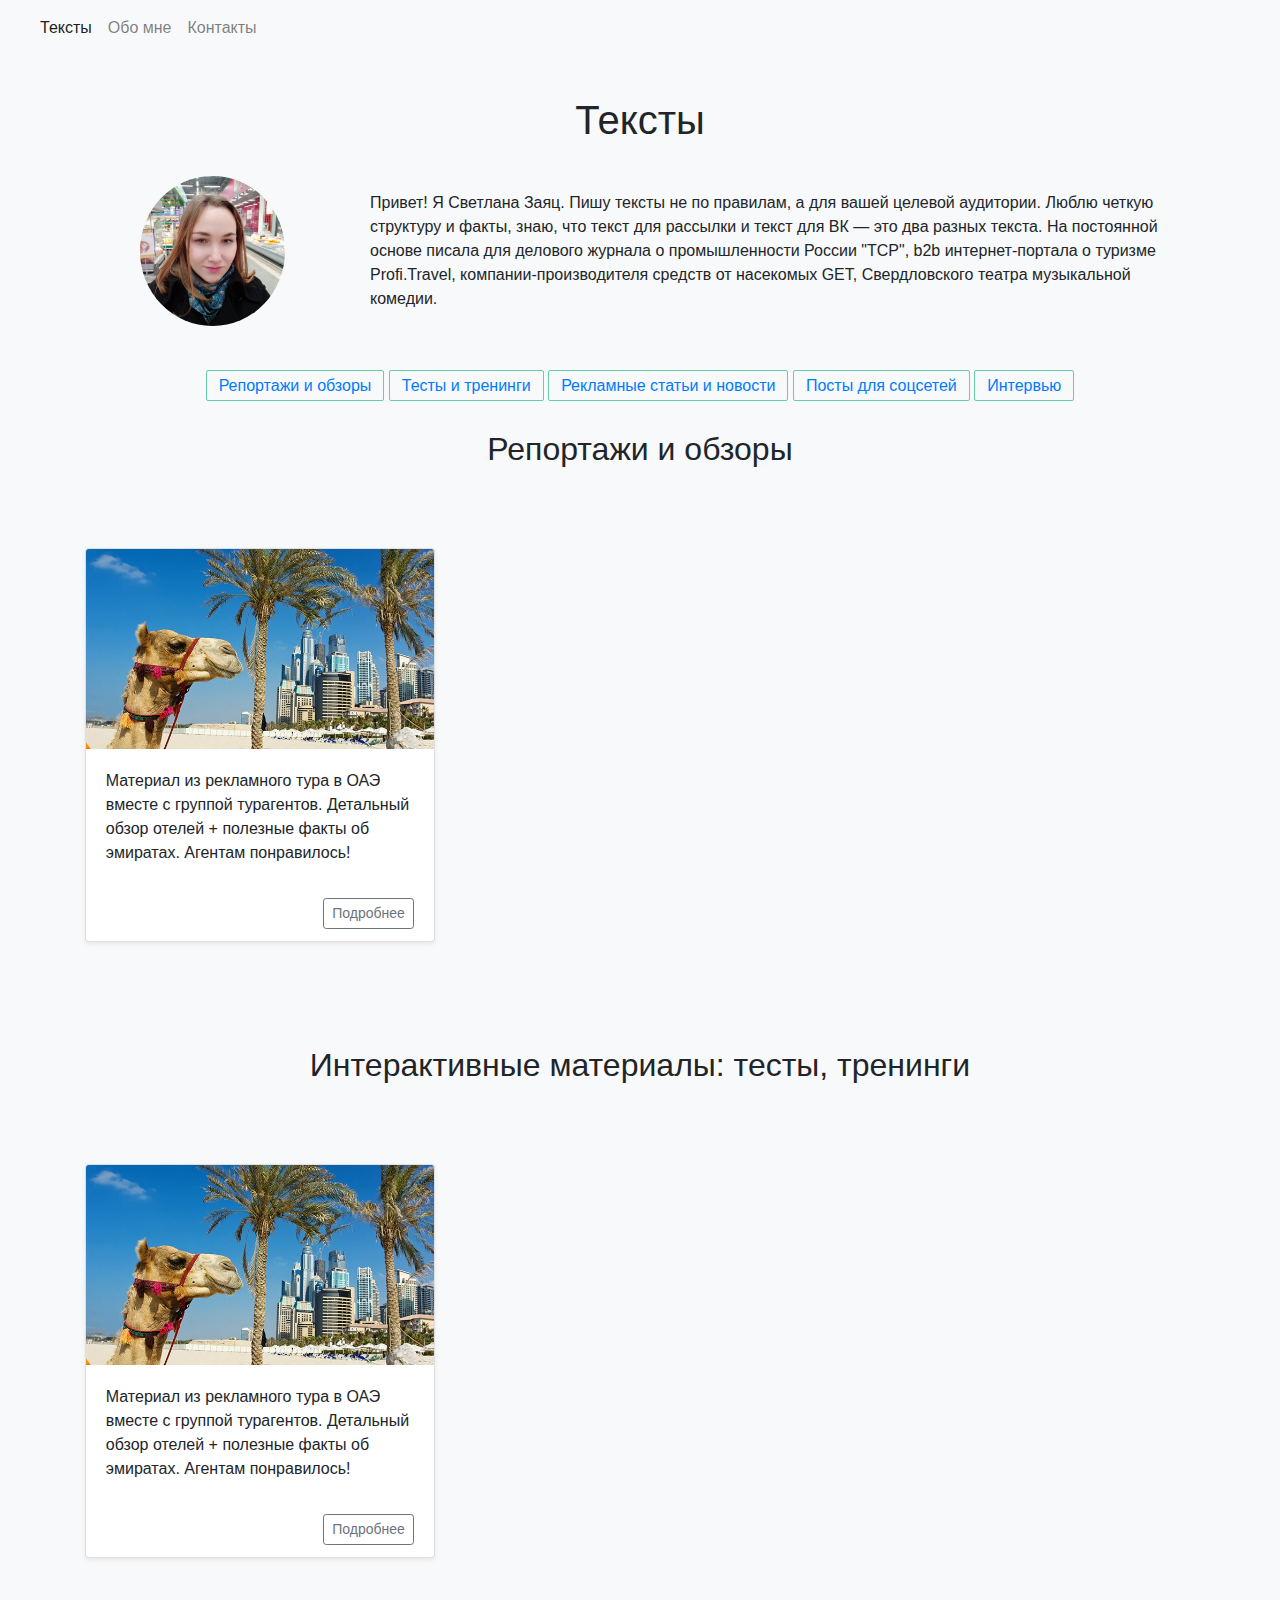
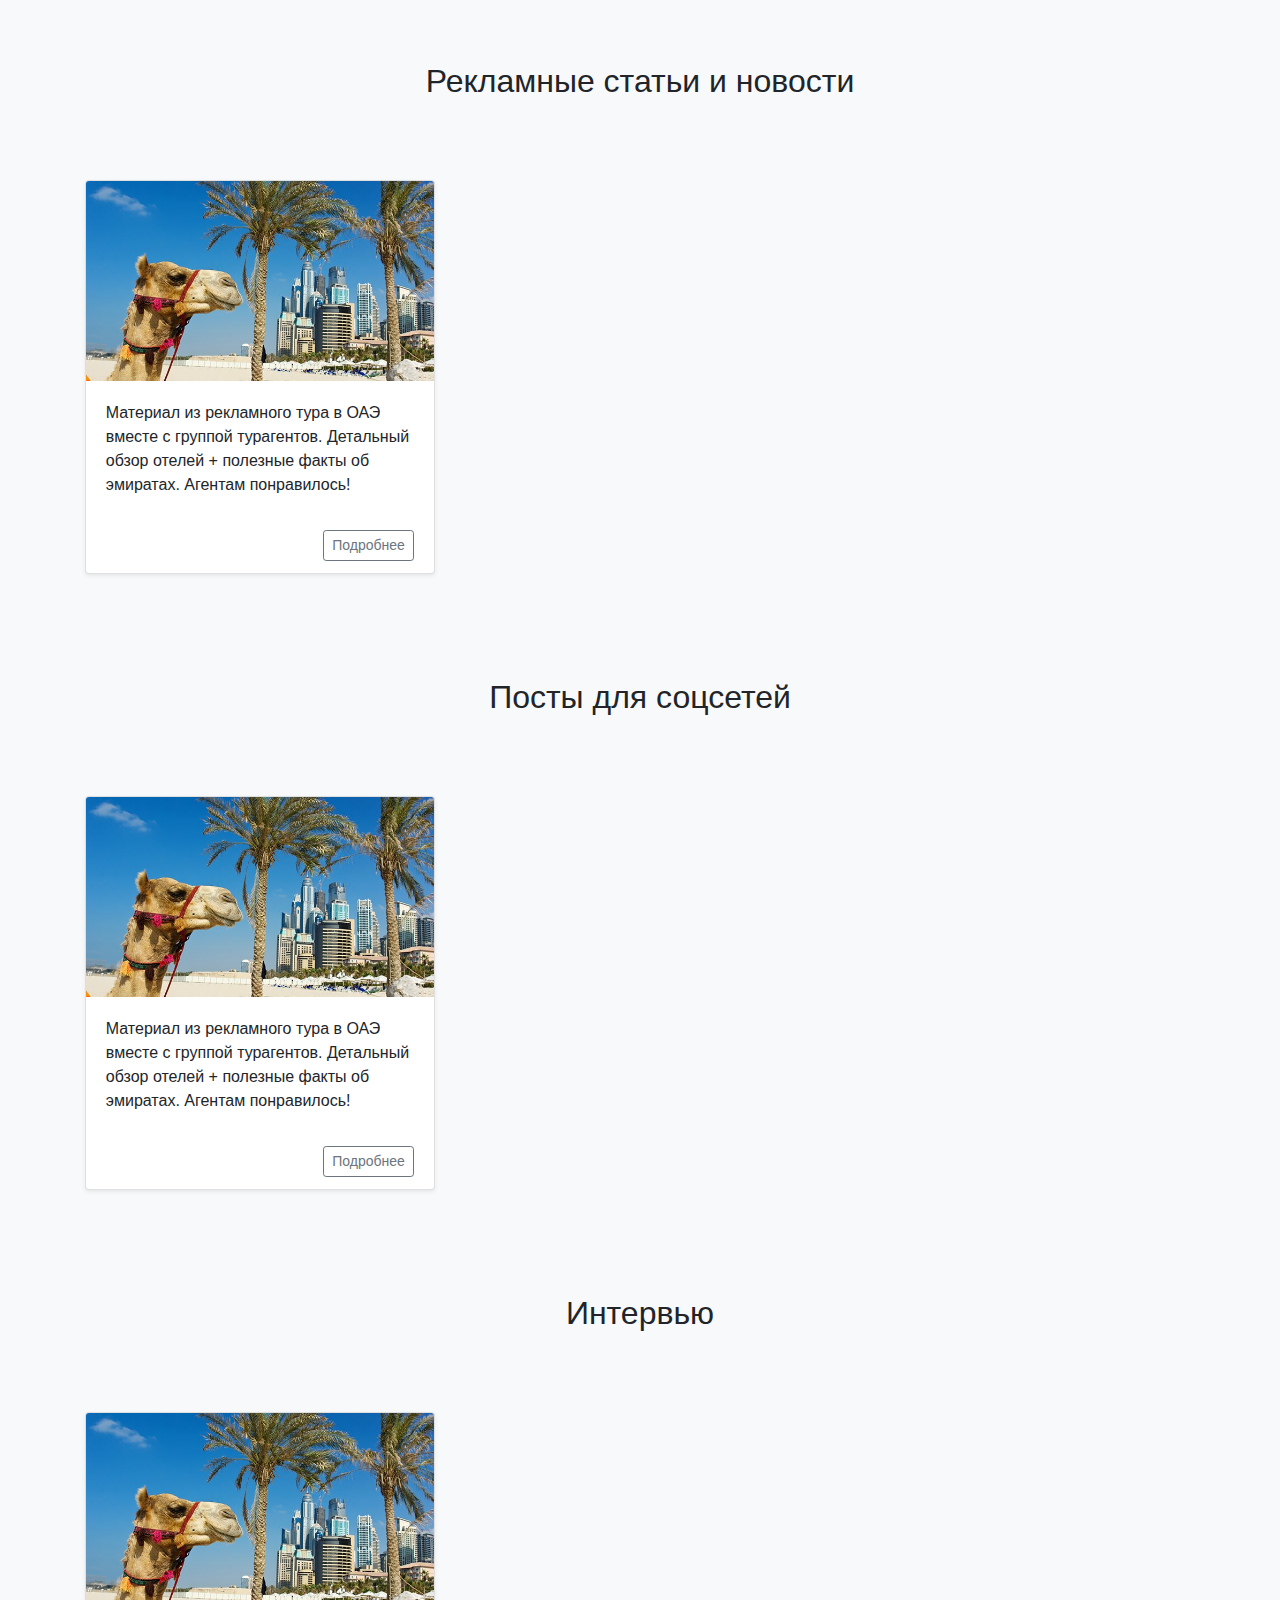
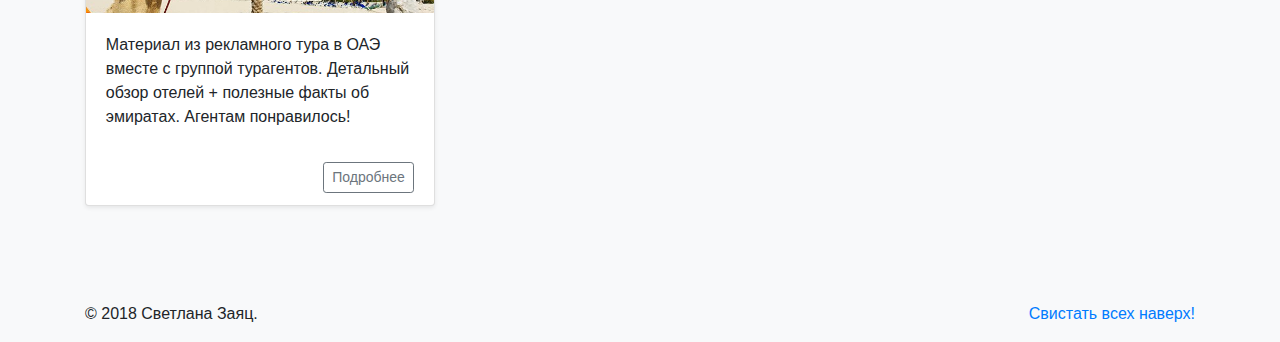
==== commit 06daa582: "фото на about" ====
--- a/index.html
+++ b/index.html
@@ -38,7 +38,7 @@
 	        <div class="container">
 	            <div class="row">
 	                <div class="col-lg-3">
-	                    <img src="https://миркошек.рф/upload/resize_cache/iblock/cf5/300_300_2/img_2457.jpg" class="rounded mx-auto d-block rounded-circle avatar">
+	                    <img src="img/self.jpg" class="rounded mx-auto d-block rounded-circle avatar">
 						  		</div>
 	                    <div class="col-lg-9 align-self-center">Привет! Я Светлана Заяц. Пишу тексты не по правилам, а для вашей целевой аудитории. Люблю четкую структуру и факты, знаю, что текст для рассылки и текст для ВК ― это два разных текста. На постоянной основе писала для делового журнала о промышленности России "ТСР", b2b интернет-портала о туризме Profi.Travel, компании-производителя средств от насекомых GET, Свердловского театра музыкальной комедии.
 	                    </div>
@@ -304,7 +304,7 @@
 	                                </div>
 	    </main>
 	    <footer class="container">
-	        <p class="float-right"><a href="#">Back to top</a></p>
+	        <p class="float-right"><a href="#">Свистать всех наверх!</a></p>
 	        <p>&copy; 2018 Светлана Заяц.</p>
 	    </footer>
 	    <!-- Bootstrap core JavaScript
